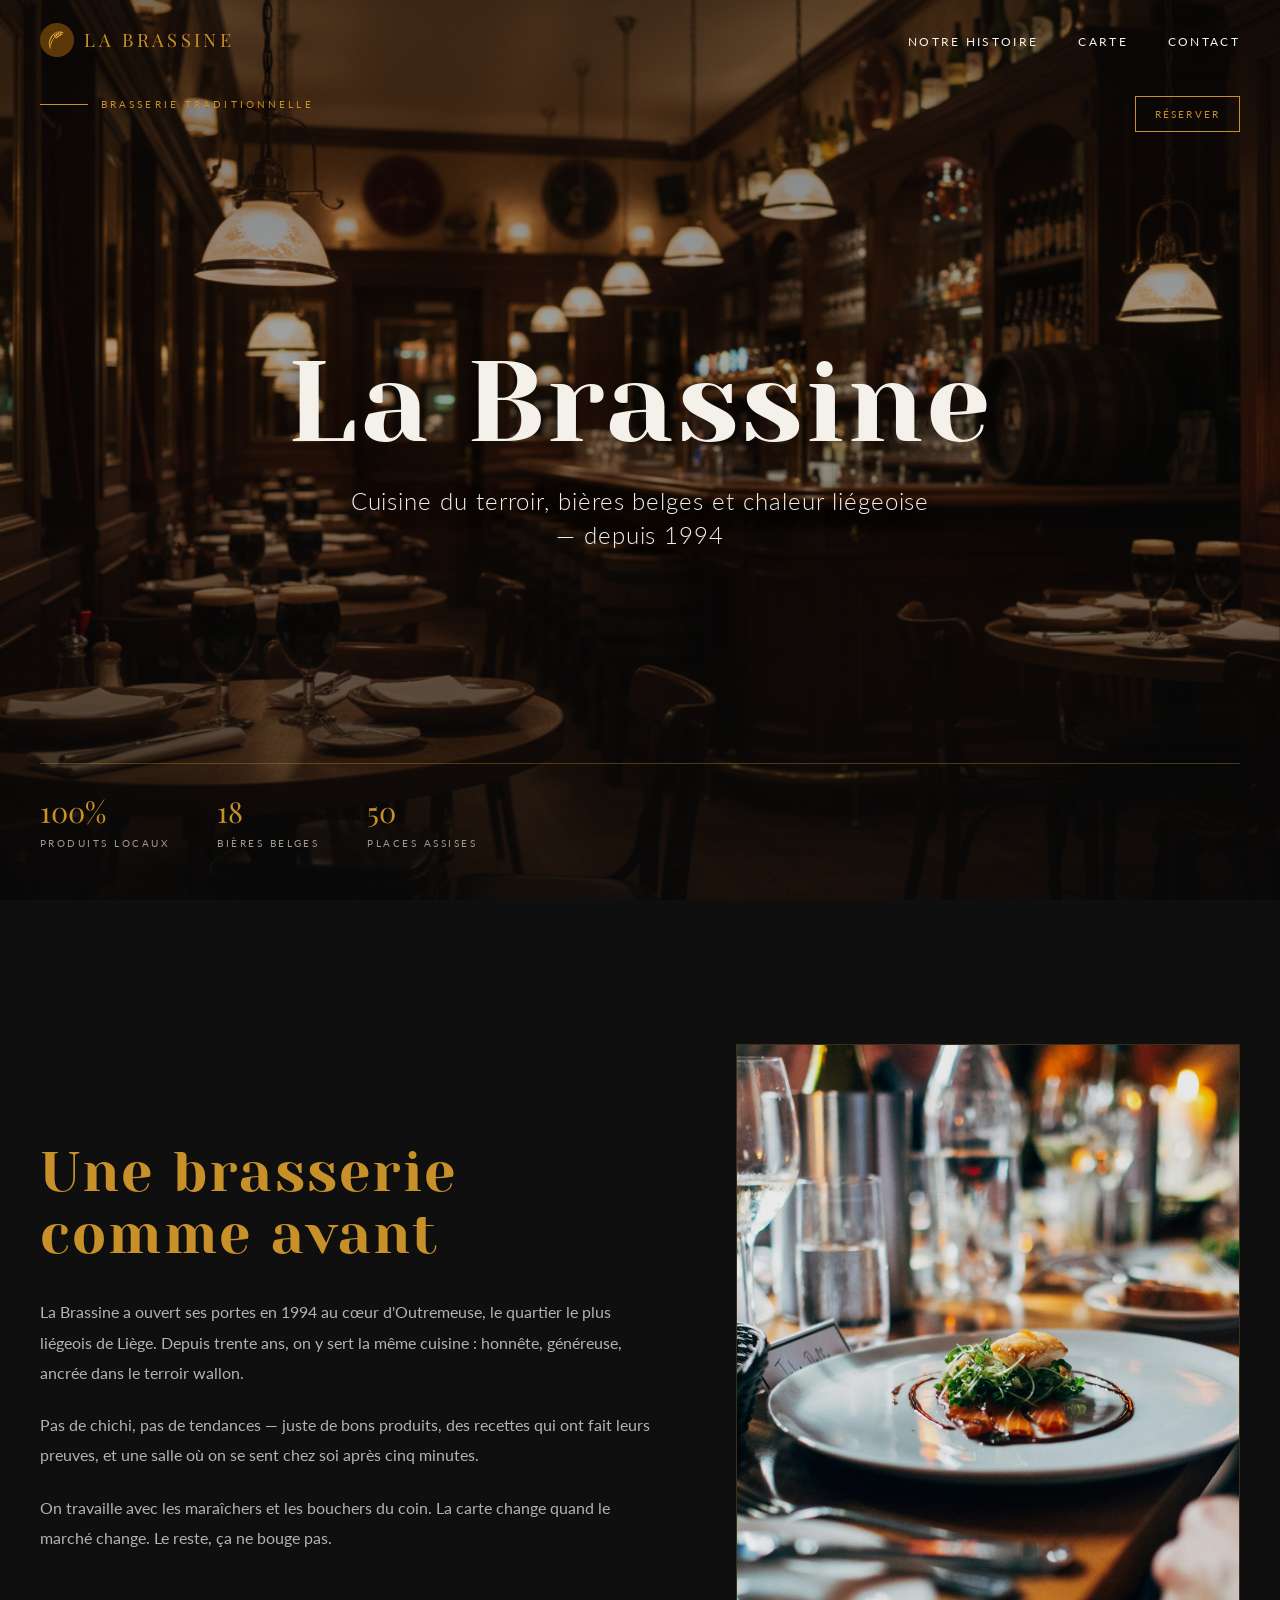
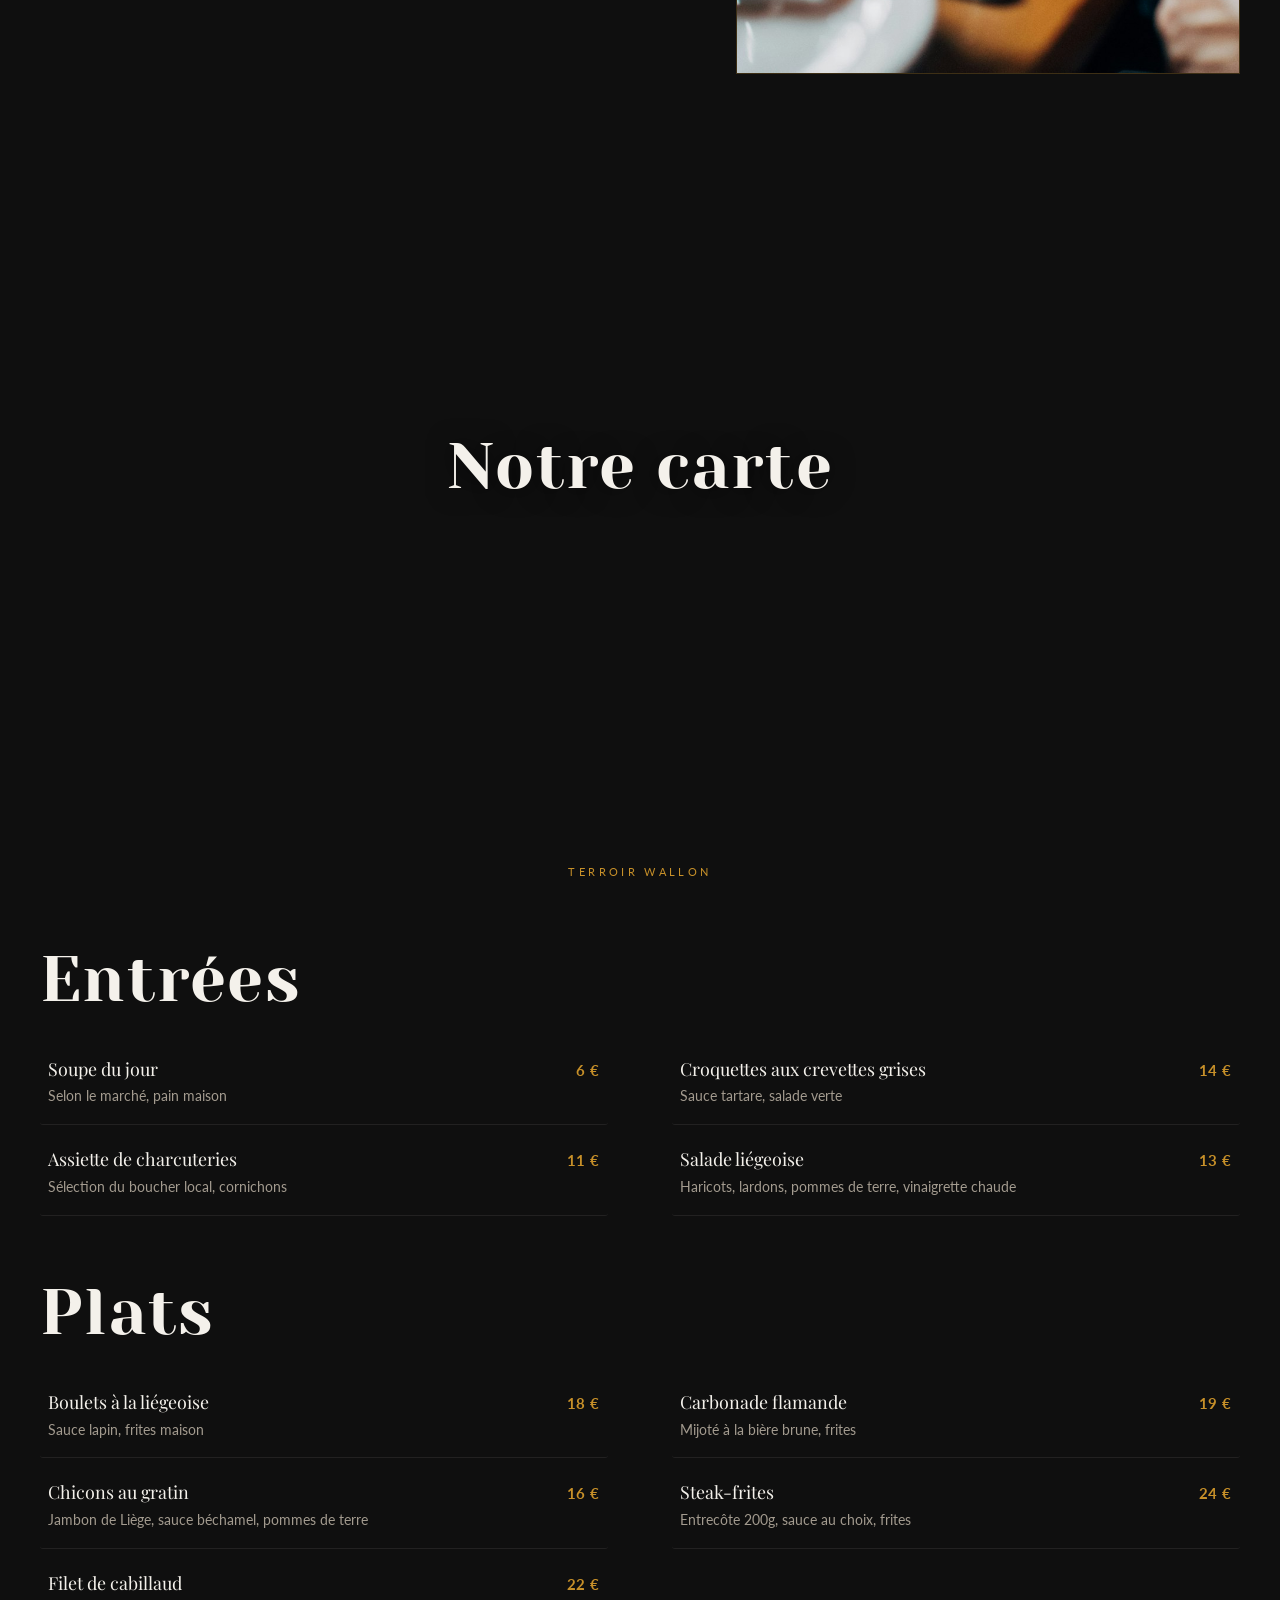
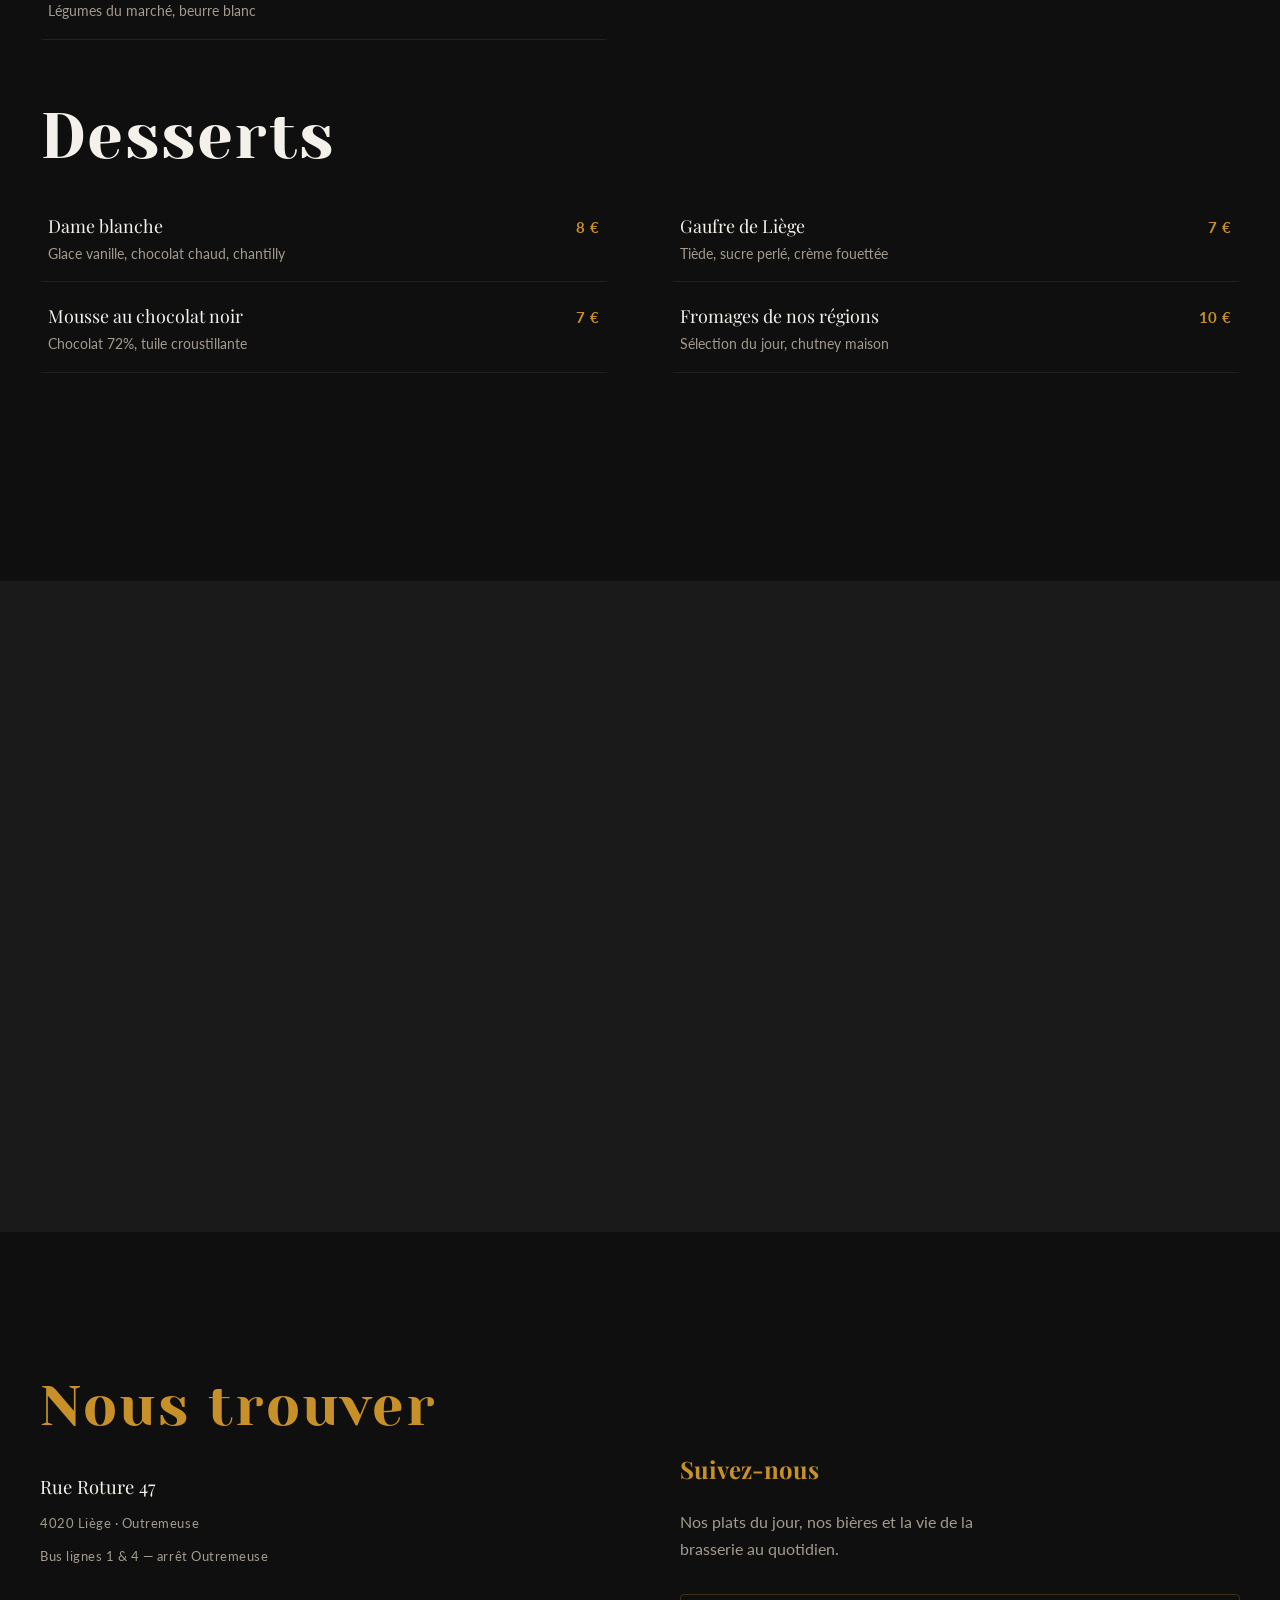
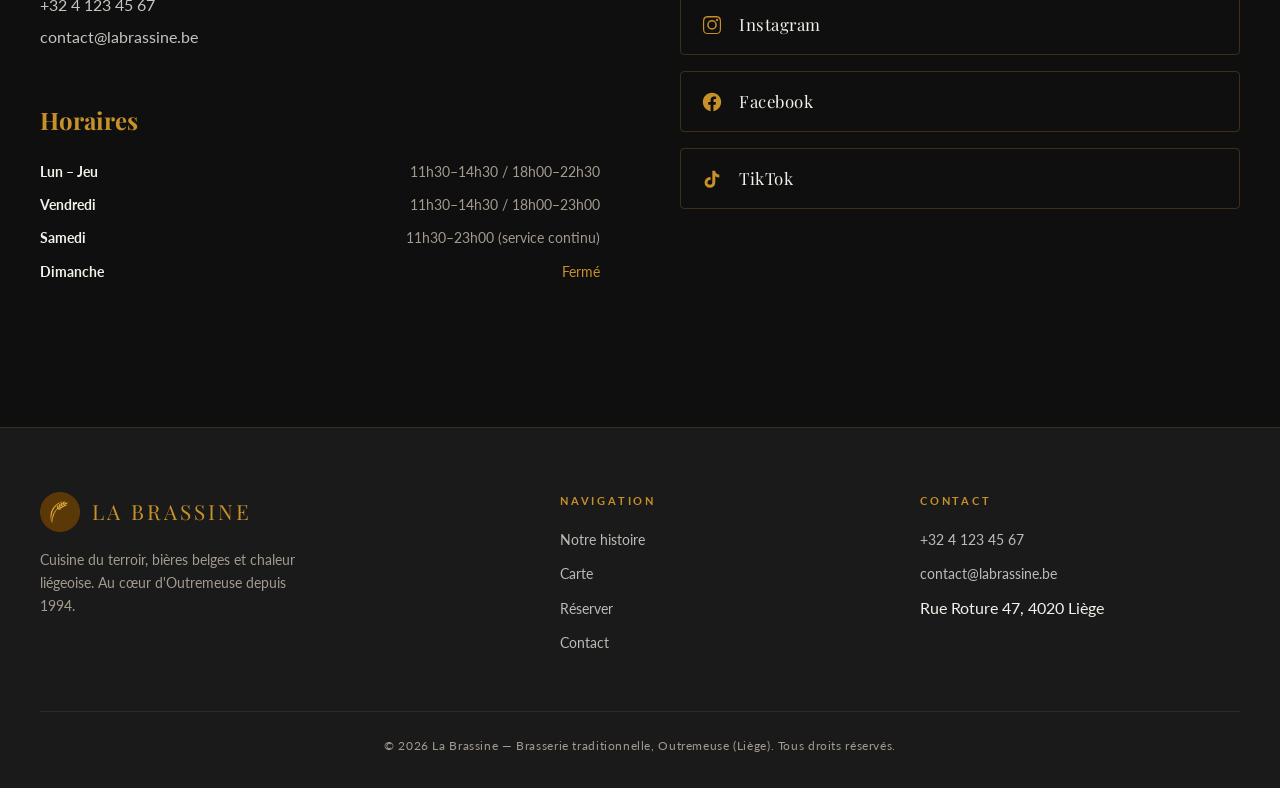
==== index.html @ ef90315b "Site démo La Brassine — brasserie traditionnelle (tier Essentiel) Reproduction statique HTML/CSS/JS " ====
<!DOCTYPE html>
<html lang="fr">
<head>
  <meta charset="UTF-8">
  <meta name="viewport" content="width=device-width, initial-scale=1.0">
  <title>La Brassine — Brasserie traditionnelle à Liège (Outremeuse)</title>
  <meta name="description" content="La Brassine, brasserie traditionnelle au cœur d'Outremeuse à Liège depuis 1994. Cuisine du terroir wallon, bières belges et chaleur liégeoise. Boulets sauce lapin, carbonade flamande, croquettes aux crevettes.">

  <!-- OpenGraph -->
  <meta property="og:title" content="La Brassine">
  <meta property="og:description" content="Cuisine du terroir, bières belges et chaleur liégeoise — depuis 1994. Brasserie traditionnelle à Outremeuse, Liège.">
  <meta property="og:image" content="assets/photos/hero-1.png">
  <meta property="og:type" content="website">
  <meta property="og:locale" content="fr_BE">

  <!-- Favicon -->
  <link rel="icon" type="image/png" href="assets/photos/logo.png?v=2">

  <!-- Google Fonts -->
  <link rel="preconnect" href="https://fonts.googleapis.com">
  <link rel="preconnect" href="https://fonts.gstatic.com" crossorigin>
  <link href="https://fonts.googleapis.com/css2?family=Yeseva+One&family=Playfair+Display:wght@400;500;600&family=Lato:wght@400;700&display=swap" rel="stylesheet">

  <!-- Styles -->
  <link rel="stylesheet" href="styles.css?v=6">

  <!-- SEO de base (Essentiel) : title, meta description, OpenGraph, favicon.
       Pas de Schema.org / SEO local — réservé au tier Signature+. -->
</head>
<body>

  <!-- ============== NAV ============== -->
  <nav class="nav" id="nav">
    <a href="#" class="nav-logo">
      <img src="assets/photos/logo.png?v=2" alt="La Brassine">
      <span>LA BRASSINE</span>
    </a>
    <ul class="nav-links">
      <li><a href="#about">Notre histoire</a></li>
      <li><a href="#menu">Carte</a></li>
      <li><a href="#contact">Contact</a></li>
    </ul>
    <button class="nav-burger" id="burger" aria-label="Menu" aria-expanded="false">
      <span></span><span></span><span></span>
    </button>
  </nav>

  <div class="mobile-menu" id="mobileMenu">
    <a href="#about">Notre histoire</a>
    <a href="#menu">Carte</a>
    <a href="#contact">Contact</a>
    <a href="#contact">Réserver</a>
  </div>

  <!-- ============== HERO ============== -->
  <header class="hero">
    <div class="hero-slides" id="heroSlides">
      <div class="hero-slide active" style="background-image:url('assets/photos/hero-1.png')"></div>
      <div class="hero-slide" style="background-image:url('assets/photos/hero-2.jpg')"></div>
      <div class="hero-slide" style="background-image:url('assets/photos/hero-3.jpg?v=2')"></div>
    </div>
    <div class="hero-overlay"></div>
    <div class="hero-inner">
      <div class="hero-top">
        <span class="hero-tag">Brasserie traditionnelle</span>
        <a href="#contact" class="hero-reserve">Réserver</a>
      </div>
      <div class="hero-center">
        <h1 class="hero-title">La Brassine</h1>
        <p class="hero-subtitle">Cuisine du terroir, bières belges et chaleur liégeoise — depuis 1994</p>
      </div>
      <div class="hero-stats">
        <div class="hero-stat">
          <span class="num counter" data-target="100" data-suffix="%">100%</span>
          <span class="lbl">Produits locaux</span>
        </div>
        <div class="hero-stat">
          <span class="num counter" data-target="18">18</span>
          <span class="lbl">Bières belges</span>
        </div>
        <div class="hero-stat">
          <span class="num counter" data-target="50">50</span>
          <span class="lbl">Places assises</span>
        </div>
      </div>
    </div>
  </header>

  <!-- ============== À PROPOS ============== -->
  <section id="about" class="section about">
    <div class="container">
      <div class="about-grid">
        <div class="about-text">
          <h2 class="section-title reveal-words">Une brasserie comme avant</h2>
          <p data-fade>La Brassine a ouvert ses portes en 1994 au cœur d'Outremeuse, le quartier le plus liégeois de Liège. Depuis trente ans, on y sert la même cuisine : honnête, généreuse, ancrée dans le terroir wallon.</p>
          <p data-fade>Pas de chichi, pas de tendances — juste de bons produits, des recettes qui ont fait leurs preuves, et une salle où on se sent chez soi après cinq minutes.</p>
          <p data-fade>On travaille avec les maraîchers et les bouchers du coin. La carte change quand le marché change. Le reste, ça ne bouge pas.</p>
        </div>
        <div class="about-img" data-fade>
          <img src="assets/photos/hero-2.jpg" alt="Salle de La Brassine" loading="lazy">
        </div>
      </div>
    </div>
  </section>

  <!-- ============== BANDE VISUELLE ============== -->
  <section class="band">
    <h2 class="romano-title">Notre carte</h2>
  </section>

  <!-- ============== MENU ============== -->
  <section id="menu" class="section menu">
    <div class="container">
      <div class="menu-head">
        <span class="eyebrow">Terroir wallon</span>
      </div>

      <div class="menu-group">
        <h3 class="romano-title menu-group__title">Entrées</h3>
        <div class="menu-list">
          <div class="menu-item"><div class="menu-item__main"><div class="menu-item__name">Soupe du jour</div><div class="menu-item__desc">Selon le marché, pain maison</div></div><div class="menu-item__price">6 €</div></div>
          <div class="menu-item"><div class="menu-item__main"><div class="menu-item__name">Croquettes aux crevettes grises</div><div class="menu-item__desc">Sauce tartare, salade verte</div></div><div class="menu-item__price">14 €</div></div>
          <div class="menu-item"><div class="menu-item__main"><div class="menu-item__name">Assiette de charcuteries</div><div class="menu-item__desc">Sélection du boucher local, cornichons</div></div><div class="menu-item__price">11 €</div></div>
          <div class="menu-item"><div class="menu-item__main"><div class="menu-item__name">Salade liégeoise</div><div class="menu-item__desc">Haricots, lardons, pommes de terre, vinaigrette chaude</div></div><div class="menu-item__price">13 €</div></div>
        </div>
      </div>

      <div class="menu-group">
        <h3 class="romano-title menu-group__title">Plats</h3>
        <div class="menu-list">
          <div class="menu-item"><div class="menu-item__main"><div class="menu-item__name">Boulets à la liégeoise</div><div class="menu-item__desc">Sauce lapin, frites maison</div></div><div class="menu-item__price">18 €</div></div>
          <div class="menu-item"><div class="menu-item__main"><div class="menu-item__name">Carbonade flamande</div><div class="menu-item__desc">Mijoté à la bière brune, frites</div></div><div class="menu-item__price">19 €</div></div>
          <div class="menu-item"><div class="menu-item__main"><div class="menu-item__name">Chicons au gratin</div><div class="menu-item__desc">Jambon de Liège, sauce béchamel, pommes de terre</div></div><div class="menu-item__price">16 €</div></div>
          <div class="menu-item"><div class="menu-item__main"><div class="menu-item__name">Steak-frites</div><div class="menu-item__desc">Entrecôte 200g, sauce au choix, frites</div></div><div class="menu-item__price">24 €</div></div>
          <div class="menu-item"><div class="menu-item__main"><div class="menu-item__name">Filet de cabillaud</div><div class="menu-item__desc">Légumes du marché, beurre blanc</div></div><div class="menu-item__price">22 €</div></div>
        </div>
      </div>

      <div class="menu-group">
        <h3 class="romano-title menu-group__title">Desserts</h3>
        <div class="menu-list">
          <div class="menu-item"><div class="menu-item__main"><div class="menu-item__name">Dame blanche</div><div class="menu-item__desc">Glace vanille, chocolat chaud, chantilly</div></div><div class="menu-item__price">8 €</div></div>
          <div class="menu-item"><div class="menu-item__main"><div class="menu-item__name">Gaufre de Liège</div><div class="menu-item__desc">Tiède, sucre perlé, crème fouettée</div></div><div class="menu-item__price">7 €</div></div>
          <div class="menu-item"><div class="menu-item__main"><div class="menu-item__name">Mousse au chocolat noir</div><div class="menu-item__desc">Chocolat 72%, tuile croustillante</div></div><div class="menu-item__price">7 €</div></div>
          <div class="menu-item"><div class="menu-item__main"><div class="menu-item__name">Fromages de nos régions</div><div class="menu-item__desc">Sélection du jour, chutney maison</div></div><div class="menu-item__price">10 €</div></div>
        </div>
      </div>
    </div>
  </section>

  <!-- ============== AVIS ============== -->
  <section class="section reviews">
    <div class="container">
      <div class="reviews-head">
        <h2 class="section-title reveal-words">Ils en parlent</h2>
      </div>
      <div class="reviews-grid">
        <div class="review" data-fade>
          <div class="review__head">
            <img class="review__avatar" src="assets/photos/avatar-1.jpg" alt="Marie L." loading="lazy">
            <div>
              <div class="review__name">Marie L.</div>
              <div class="review__stars">★★★★★</div>
            </div>
          </div>
          <p class="review__text">Les meilleurs boulets sauce lapin de tout Outremeuse. Service rapide, patron sympa, et l'addition reste raisonnable. On y retourne sans hésiter.</p>
        </div>
        <div class="review" data-fade>
          <div class="review__head">
            <img class="review__avatar" src="assets/photos/avatar-2.jpg" alt="Jean-François D." loading="lazy">
            <div>
              <div class="review__name">Jean-François D.</div>
              <div class="review__stars">★★★★☆</div>
            </div>
          </div>
          <p class="review__text">Très bonne carbonade flamande, mijotée comme il faut, et belle sélection de bières belges. Seul petit bémol : la salle devient vite bruyante quand c'est plein.</p>
        </div>
        <div class="review" data-fade>
          <div class="review__head">
            <img class="review__avatar" src="assets/photos/avatar-3.jpg" alt="Sophie V." loading="lazy">
            <div>
              <div class="review__name">Sophie V.</div>
              <div class="review__stars">★★★★☆</div>
            </div>
          </div>
          <p class="review__text">Cuisine correcte et cadre agréable, les croquettes aux crevettes étaient bonnes. Par contre, 40 minutes d'attente un vendredi soir.</p>
        </div>
      </div>
    </div>
  </section>

  <!-- ============== CONTACT + HORAIRES ============== -->
  <section id="contact" class="section contact">
    <div class="container">
      <div class="contact-grid">
        <div>
          <h2 class="section-title reveal-words">Nous trouver</h2>
          <div class="contact-block">
            <address>
              <div class="addr-strong">Rue Roture 47</div>
              <div class="addr-sub">4020 Liège · Outremeuse</div>
              <div class="addr-sub" style="margin-top:.4rem">Bus lignes 1 &amp; 4 — arrêt Outremeuse</div>
              <p style="margin-top:1.25rem">
                <a href="tel:+3241234567">+32 4 123 45 67</a><br>
                <a href="mailto:contact@labrassine.be">contact@labrassine.be</a>
              </p>
            </address>
          </div>
          <div class="contact-block">
            <h3>Horaires</h3>
            <dl class="horaires">
              <dt>Lun – Jeu</dt><dd>11h30–14h30 / 18h00–22h30</dd>
              <dt>Vendredi</dt><dd>11h30–14h30 / 18h00–23h00</dd>
              <dt>Samedi</dt><dd>11h30–23h00 (service continu)</dd>
              <dt>Dimanche</dt><dd class="closed">Fermé</dd>
            </dl>
          </div>
        </div>
        <div class="contact-social" data-fade>
          <h3>Suivez-nous</h3>
          <p>Nos plats du jour, nos bières et la vie de la brasserie au quotidien.</p>
          <div class="social-links">
            <a href="https://instagram.com/labrassine.liege" target="_blank" rel="noopener" class="social-link" aria-label="Instagram">
              <svg viewBox="0 0 24 24" width="22" height="22" aria-hidden="true" fill="currentColor">
                <path d="M12 2.16c3.2 0 3.58.01 4.85.07 1.17.05 1.8.25 2.23.41.56.22.96.48 1.38.9.42.42.68.82.9 1.38.16.42.36 1.06.41 2.23.06 1.27.07 1.65.07 4.85s-.01 3.58-.07 4.85c-.05 1.17-.25 1.8-.41 2.23a3.7 3.7 0 0 1-.9 1.38c-.42.42-.82.68-1.38.9-.42.16-1.06.36-2.23.41-1.27.06-1.65.07-4.85.07s-3.58-.01-4.85-.07c-1.17-.05-1.8-.25-2.23-.41a3.7 3.7 0 0 1-1.38-.9 3.7 3.7 0 0 1-.9-1.38c-.16-.42-.36-1.06-.41-2.23C2.17 15.58 2.16 15.2 2.16 12s.01-3.58.07-4.85c.05-1.17.25-1.8.41-2.23.22-.56.48-.96.9-1.38.42-.42.82-.68 1.38-.9.42-.16 1.06-.36 2.23-.41C8.42 2.17 8.8 2.16 12 2.16Zm0 1.62c-3.15 0-3.5.01-4.74.07-.89.04-1.37.19-1.69.31-.42.17-.73.36-1.05.68-.32.32-.51.63-.68 1.05-.12.32-.27.8-.31 1.69-.06 1.24-.07 1.59-.07 4.74s.01 3.5.07 4.74c.04.89.19 1.37.31 1.69.17.42.36.73.68 1.05.32.32.63.51 1.05.68.32.12.8.27 1.69.31 1.24.06 1.59.07 4.74.07s3.5-.01 4.74-.07c.89-.04 1.37-.19 1.69-.31.42-.17.73-.36 1.05-.68.32-.32.51-.63.68-1.05.12-.32.27-.8.31-1.69.06-1.24.07-1.59.07-4.74s-.01-3.5-.07-4.74c-.04-.89-.19-1.37-.31-1.69a2.8 2.8 0 0 0-.68-1.05 2.8 2.8 0 0 0-1.05-.68c-.32-.12-.8-.27-1.69-.31-1.24-.06-1.59-.07-4.74-.07Zm0 2.76a5.3 5.3 0 1 1 0 10.6 5.3 5.3 0 0 1 0-10.6Zm0 1.62a3.68 3.68 0 1 0 0 7.36 3.68 3.68 0 0 0 0-7.36Zm5.5-2.86a1.24 1.24 0 1 1 0 2.48 1.24 1.24 0 0 1 0-2.48Z"/>
              </svg>
              <span>Instagram</span>
            </a>
            <a href="https://facebook.com/labrassine.liege" target="_blank" rel="noopener" class="social-link" aria-label="Facebook">
              <svg viewBox="0 0 24 24" width="22" height="22" aria-hidden="true" fill="currentColor">
                <path d="M22 12.06C22 6.5 17.52 2 12 2S2 6.5 2 12.06c0 5.02 3.66 9.18 8.44 9.94v-7.03H7.9v-2.91h2.54V9.85c0-2.52 1.49-3.91 3.78-3.91 1.1 0 2.24.2 2.24.2v2.47h-1.26c-1.24 0-1.63.78-1.63 1.57v1.88h2.78l-.44 2.91h-2.34V22c4.78-.76 8.43-4.92 8.43-9.94Z"/>
              </svg>
              <span>Facebook</span>
            </a>
            <a href="https://tiktok.com/@labrassine.liege" target="_blank" rel="noopener" class="social-link" aria-label="TikTok">
              <svg viewBox="0 0 24 24" width="22" height="22" aria-hidden="true" fill="currentColor">
                <path d="M16.6 5.82a4.28 4.28 0 0 1-1.06-2.82h-3.2v12.84a2.59 2.59 0 0 1-2.59 2.5 2.59 2.59 0 1 1 .7-5.08v-3.27a5.8 5.8 0 0 0-.7-.04 5.85 5.85 0 1 0 5.85 5.85V9.01a7.46 7.46 0 0 0 4.36 1.4V7.2a4.28 4.28 0 0 1-3.36-1.38Z"/>
              </svg>
              <span>TikTok</span>
            </a>
          </div>
        </div>
      </div>
    </div>
  </section>

  <!-- ============== FOOTER ============== -->
  <footer class="footer">
    <div class="container">
      <div class="footer-grid">
        <div>
          <div class="footer-brand">
            <img src="assets/photos/logo.png?v=2" alt="La Brassine">
            <span>LA BRASSINE</span>
          </div>
          <p>Cuisine du terroir, bières belges et chaleur liégeoise. Au cœur d'Outremeuse depuis 1994.</p>
        </div>
        <div>
          <h4>Navigation</h4>
          <ul>
            <li><a href="#about">Notre histoire</a></li>
            <li><a href="#menu">Carte</a></li>
            <li><a href="#contact">Réserver</a></li>
            <li><a href="#contact">Contact</a></li>
          </ul>
        </div>
        <div>
          <h4>Contact</h4>
          <ul>
            <li><a href="tel:+3241234567">+32 4 123 45 67</a></li>
            <li><a href="mailto:contact@labrassine.be">contact@labrassine.be</a></li>
            <li>Rue Roture 47, 4020 Liège</li>
          </ul>
        </div>
      </div>
      <div class="footer-bottom">
        © <span id="year"></span> La Brassine — Brasserie traditionnelle, Outremeuse (Liège). Tous droits réservés.
      </div>
    </div>
  </footer>

  <script src="script.js?v=2"></script>
</body>
</html>
---- styles.css ----
/* ============================================================
   LA BRASSINE — Brasserie traditionnelle, Outremeuse (Liège)
   Reproduction statique fidèle du site Base44 d'origine.
   Mood : Brasserie sombre & dorée (moody / immersive / elegant)
   Stack : HTML/CSS/JS vanilla. Zéro dépendance runtime fragile.
   ============================================================ */

/* ---------- Design tokens (extraits fidèlement du site) ----------
   Note : le site Base44 d'origine utilisait une police display "Romano
   Revival" (fichier .otf incomplet/non réutilisable). On la remplace par
   Playfair Display, serif éditorial proche de l'esprit, rendu fiable. */
:root {
  --background: hsl(0 0% 5.9%);          /* quasi-noir */
  --foreground: hsl(36 30% 94%);         /* crème chaud */
  --primary: hsl(39 66% 47%);            /* or / laiton ~#C7921F */
  --primary-foreground: hsl(0 0% 5.9%);
  --card: hsl(0 0% 10.2%);               /* gris très sombre */
  --muted: hsl(0 0% 14.9%);
  --muted-foreground: hsl(36 10% 60%);   /* beige éteint */
  --border: hsl(39 66% 47%);
  --secondary: hsl(0 0% 14.9%);

  --font-display: "Playfair Display", Georgia, serif;
  --font-romano: "Yeseva One", "Playfair Display", Georgia, serif;
  --font-body: "Lato", system-ui, sans-serif;

  --maxw: 1280px;
}

/* ---------- Reset ---------- */
*, *::before, *::after { box-sizing: border-box; margin: 0; padding: 0; }
html { scroll-behavior: smooth; -webkit-text-size-adjust: 100%; }
body {
  background: var(--background);
  color: var(--foreground);
  font-family: var(--font-body);
  font-weight: 400;
  line-height: 1.6;
  overflow-x: hidden;
  -webkit-font-smoothing: antialiased;
}
img { display: block; max-width: 100%; }
a { color: inherit; text-decoration: none; }
ul { list-style: none; }

.container { width: 100%; max-width: var(--maxw); margin-inline: auto; padding-inline: 1.5rem; }
@media (min-width: 768px) { .container { padding-inline: 2.5rem; } }

/* Labels / sur-titres en Lato espacé */
.eyebrow {
  font-family: var(--font-body);
  font-size: .7rem;
  letter-spacing: .3em;
  text-transform: uppercase;
  color: var(--primary);
}

/* ============================================================
   NAV
   ============================================================ */
.nav {
  position: fixed; top: 0; left: 0; right: 0; z-index: 100;
  display: flex; align-items: center; justify-content: space-between;
  height: 4rem; padding-inline: 1.5rem;
  transition: background-color .4s ease, backdrop-filter .4s ease, height .4s ease;
}
@media (min-width: 768px) { .nav { height: 5rem; padding-inline: 2.5rem; } }
.nav.scrolled {
  background: hsl(0 0% 5.9% / .92);
  backdrop-filter: blur(8px);
  border-bottom: 1px solid hsl(39 66% 47% / .18);
}
.nav-logo {
  display: flex; align-items: center; gap: .65rem;
  font-family: var(--font-display);
  font-size: 1.15rem; letter-spacing: .18em; color: var(--primary);
}
.nav-logo img { height: 34px; width: auto; }
.nav-links { display: none; align-items: center; gap: 2.5rem; }
@media (min-width: 900px) { .nav-links { display: flex; } }
.nav-links a {
  font-size: .72rem; letter-spacing: .2em; text-transform: uppercase;
  color: var(--foreground); position: relative; padding-bottom: 2px;
}
.nav-links a::after {
  content: ""; position: absolute; left: 0; bottom: 0; height: 1px; width: 0;
  background: var(--primary); transition: width .35s ease;
}
.nav-links a:hover { color: var(--primary); }
.nav-links a:hover::after { width: 100%; }
.nav-cta {
  font-size: .72rem; letter-spacing: .2em; text-transform: uppercase;
  border: 1px solid var(--primary); color: var(--primary);
  padding: .65rem 1.4rem; transition: all .4s ease;
}
.nav-cta:hover { background: var(--primary); color: var(--primary-foreground); }
@media (max-width: 899px) { .nav-cta { display: none; } }

/* Burger mobile */
.nav-burger { display: flex; flex-direction: column; gap: 5px; padding: .4rem; background: none; border: 0; cursor: pointer; }
@media (min-width: 900px) { .nav-burger { display: none; } }
.nav-burger span { display: block; width: 24px; height: 2px; background: var(--foreground); transition: transform .3s ease, opacity .3s ease; }
.nav-burger.open span:nth-child(1) { transform: translateY(7px) rotate(45deg); }
.nav-burger.open span:nth-child(2) { opacity: 0; }
.nav-burger.open span:nth-child(3) { transform: translateY(-7px) rotate(-45deg); }

.mobile-menu {
  position: fixed; inset: 0; z-index: 99;
  background: hsl(0 0% 5.9% / .98); backdrop-filter: blur(6px);
  display: flex; flex-direction: column; align-items: center; justify-content: center; gap: 2rem;
  opacity: 0; pointer-events: none; transition: opacity .4s ease;
}
.mobile-menu.open { opacity: 1; pointer-events: auto; }
.mobile-menu a {
  font-family: var(--font-display); font-size: 1.6rem; letter-spacing: .12em;
  color: var(--foreground);
}
.mobile-menu a:hover { color: var(--primary); }

/* ============================================================
   HERO — carrousel d'images en fondu + overlay sombre
   ============================================================ */
.hero {
  position: relative; height: 100svh; min-height: 600px;
  width: 100%; overflow: hidden;
}
.hero-slides { position: absolute; inset: 0; }
.hero-slide {
  position: absolute; inset: 0;
  background-size: cover; background-position: center;
  opacity: 0; transition: opacity 1s ease-in-out;
  will-change: opacity;
}
.hero-slide.active { opacity: 1; }
.hero-overlay {
  position: absolute; inset: 0;
  background: linear-gradient(to bottom, hsl(0 0% 4% / .55) 0%, hsl(0 0% 4% / .35) 40%, hsl(0 0% 4% / .8) 100%);
}
.hero-inner {
  position: relative; z-index: 2; height: 100%;
  display: flex; flex-direction: column; justify-content: space-between;
  padding: 5rem 1.5rem 2.5rem;
}
@media (min-width: 768px) { .hero-inner { padding: 6rem 2.5rem 3rem; } }

.hero-top { display: flex; align-items: flex-start; justify-content: space-between; }
.hero-tag {
  display: inline-flex; align-items: center; gap: .8rem;
  font-size: .65rem; letter-spacing: .3em; text-transform: uppercase; color: var(--primary);
}
.hero-tag::before { content: ""; width: 3rem; height: 1px; background: var(--primary); }
.hero-reserve {
  font-size: .65rem; letter-spacing: .2em; text-transform: uppercase;
  border: 1px solid var(--primary); color: var(--primary);
  padding: .55rem 1.2rem; transition: all .5s ease;
}
.hero-reserve:hover { background: var(--primary); color: var(--primary-foreground); }

.hero-center { flex: 1; display: flex; flex-direction: column; align-items: center; justify-content: center; text-align: center; gap: 1.25rem; }
.hero-title {
  font-family: var(--font-romano);
  font-weight: 400;
  line-height: 1.05;
  letter-spacing: .02em;
  color: var(--foreground);
  text-shadow: 0 2px 30px hsl(0 0% 0% / .5);
  font-size: clamp(3rem, 9vw, 8rem);
  max-width: 18ch;
}
.hero-subtitle {
  font-family: var(--font-body);
  font-weight: 300;
  line-height: 1.4;
  letter-spacing: .04em;
  color: var(--foreground);
  text-shadow: 0 2px 20px hsl(0 0% 0% / .6);
  font-size: clamp(1rem, 2.2vw, 1.5rem);
  max-width: 42ch;
}

.hero-stats {
  display: flex; flex-wrap: wrap; gap: 2rem 3rem;
  border-top: 1px solid hsl(39 66% 47% / .35); padding-top: 1.5rem;
}
.hero-stat { display: flex; flex-direction: column; gap: .15rem; }
.hero-stat .num {
  font-family: var(--font-display); font-size: 1.8rem; color: var(--primary);
  font-variant-numeric: tabular-nums;
}
.hero-stat .lbl { font-size: .62rem; letter-spacing: .25em; text-transform: uppercase; color: var(--muted-foreground); }

/* ============================================================
   SECTION GÉNÉRIQUE
   ============================================================ */
.section { padding-block: 6rem; }
@media (min-width: 768px) { .section { padding-block: 9rem; } }
.section-title {
  font-family: var(--font-romano);
  font-weight: 400;
  letter-spacing: .04em;
  color: var(--primary);
  font-size: clamp(2rem, 4.5vw, 3.5rem);
  line-height: 1.1;
}
.romano-title {
  font-family: var(--font-romano); font-weight: 400;
  font-size: clamp(3rem, 5vw, 4.5rem); line-height: 1; letter-spacing: .02em;
  color: var(--foreground);
}

/* ---------- À PROPOS (2 colonnes asymétriques) ---------- */
.about { background: var(--background); }
.about-grid { display: grid; grid-template-columns: 1fr; gap: 3rem; align-items: center; }
@media (min-width: 768px) { .about-grid { grid-template-columns: 1.1fr .9fr; gap: 5rem; } }
.about-text h2 { margin-bottom: 2rem; }
.about-text p { color: hsl(36 30% 94% / .72); margin-bottom: 1.4rem; font-size: 1.02rem; line-height: 1.85; }
.about-img {
  position: relative; aspect-ratio: 4/5; overflow: hidden;
  border: 1px solid hsl(39 66% 47% / .25);
}
.about-img img { width: 100%; height: 100%; object-fit: cover; filter: brightness(.92) saturate(1.05); }

/* ---------- BANDE VISUELLE (respiration) ---------- */
.band {
  position: relative; height: 55vh; min-height: 360px; width: 100%;
  background-image: linear-gradient(hsl(0 0% 4% / .45), hsl(0 0% 4% / .45)), url("assets/photos/band-carte.jpg");
  background-size: cover; background-position: center; background-attachment: fixed;
  display: flex; align-items: center; justify-content: center; text-align: center;
}
@media (max-width: 768px) { .band { background-attachment: scroll; } }
.band h2 { text-shadow: 0 2px 24px hsl(0 0% 0% / .6); }

/* ---------- MENU ---------- */
.menu { background: var(--background); }
.menu-head { text-align: center; margin-bottom: 4rem; }
.menu-group { margin-bottom: 4rem; }
.menu-group__title { margin-bottom: 1.75rem; }
.menu-list { display: grid; grid-template-columns: 1fr; gap: .25rem; }
@media (min-width: 768px) { .menu-list { grid-template-columns: 1fr 1fr; gap: .25rem 4rem; } }
.menu-item {
  display: flex; align-items: baseline; justify-content: space-between; gap: 1rem;
  padding: 1rem .5rem; border-bottom: 1px solid hsl(36 30% 94% / .08);
  transition: transform .25s ease, background-color .25s ease, padding .25s ease;
  border-radius: 3px;
}
.menu-item:hover { transform: translateY(-2px); background: hsl(39 66% 47% / .07); padding-inline: 1rem; }
.menu-item__main { min-width: 0; }
.menu-item__name { font-family: var(--font-display); font-size: 1.12rem; color: var(--foreground); transition: color .3s ease; }
.menu-item:hover .menu-item__name { color: var(--primary); }
.menu-item__desc { font-size: .85rem; color: var(--muted-foreground); margin-top: .2rem; }
.menu-item__price { font-family: var(--font-body); font-weight: 700; font-size: .95rem; letter-spacing: .04em; color: var(--primary); white-space: nowrap; flex-shrink: 0; }

/* ---------- AVIS ---------- */
.reviews { background: var(--card); }
.reviews-head { text-align: center; margin-bottom: 3.5rem; }
.reviews-grid { display: grid; grid-template-columns: 1fr; gap: 2rem; }
@media (min-width: 768px) { .reviews-grid { grid-template-columns: repeat(3, 1fr); } }
.review {
  background: var(--background); border: 1px solid hsl(39 66% 47% / .18);
  padding: 2rem; display: flex; flex-direction: column;
}
.review__head { display: flex; align-items: center; gap: 1rem; margin-bottom: 1.25rem; }
.review__avatar { width: 56px; height: 56px; border-radius: 50%; object-fit: cover; border: 2px solid var(--primary); }
.review__name { font-family: var(--font-display); font-size: 1.05rem; color: var(--foreground); }
.review__stars { color: var(--primary); font-size: .85rem; letter-spacing: .15em; }
.review__text { color: hsl(36 30% 94% / .7); font-size: .95rem; line-height: 1.7; font-style: italic; }

/* ---------- CONTACT + HORAIRES ---------- */
.contact { background: var(--background); }
.contact-grid { display: grid; grid-template-columns: 1fr; gap: 3.5rem; }
@media (min-width: 900px) { .contact-grid { grid-template-columns: 1fr 1fr; gap: 5rem; } }
.contact-block + .contact-block { margin-top: 3rem; }
.contact h2 { margin-bottom: 2rem; }
.contact h3 { font-family: var(--font-display); font-size: 1.5rem; color: var(--primary); margin-bottom: 1.25rem; }
.contact address { font-style: normal; color: hsl(36 30% 94% / .8); line-height: 2; }
.contact address a:hover { color: var(--primary); }
.contact .addr-strong { font-family: var(--font-display); font-size: 1.15rem; color: var(--foreground); margin-bottom: .25rem; }
.contact .addr-sub { font-size: .82rem; color: var(--muted-foreground); letter-spacing: .04em; }
.horaires { display: grid; grid-template-columns: auto 1fr; gap: .65rem 2rem; }
.horaires dt { color: var(--foreground); font-weight: 700; font-size: .9rem; }
.horaires dd { color: var(--muted-foreground); font-size: .9rem; text-align: right; }
.horaires .closed { color: var(--primary); }
.contact-social { display: flex; flex-direction: column; justify-content: center; }
.contact-social p { color: var(--muted-foreground); line-height: 1.7; margin-bottom: 2rem; max-width: 34ch; }
.social-links { display: flex; flex-direction: column; gap: 1rem; }
.social-link {
  display: flex; align-items: center; gap: 1rem;
  padding: 1rem 1.25rem;
  border: 1px solid hsl(39 66% 47% / .25);
  border-radius: 4px;
  color: var(--foreground);
  font-family: var(--font-display); font-size: 1.05rem; letter-spacing: .03em;
  transition: border-color .25s, color .25s, background .25s, transform .25s;
}
.social-link svg { color: var(--primary); flex-shrink: 0; transition: transform .25s; }
.social-link:hover { border-color: var(--primary); background: hsl(39 66% 47% / .08); transform: translateX(4px); }
.social-link:hover svg { transform: scale(1.12); }

/* ---------- FOOTER ---------- */
.footer { background: var(--card); padding-block: 4rem 2rem; border-top: 1px solid hsl(39 66% 47% / .18); }
.footer-grid { display: grid; grid-template-columns: 1fr; gap: 2.5rem; align-items: start; }
@media (min-width: 768px) { .footer-grid { grid-template-columns: 1.5fr 1fr 1fr; } }
.footer-brand { display: flex; align-items: center; gap: .75rem; font-family: var(--font-display); font-size: 1.3rem; letter-spacing: .15em; color: var(--primary); margin-bottom: 1rem; }
.footer-brand img { height: 40px; }
.footer p { color: var(--muted-foreground); font-size: .9rem; max-width: 32ch; }
.footer h4 { font-size: .7rem; letter-spacing: .25em; text-transform: uppercase; color: var(--primary); margin-bottom: 1rem; }
.footer ul li { margin-bottom: .55rem; }
.footer ul a { color: hsl(36 30% 94% / .75); font-size: .9rem; }
.footer ul a:hover { color: var(--primary); }
.footer-bottom { margin-top: 3rem; padding-top: 1.5rem; border-top: 1px solid hsl(36 30% 94% / .08); text-align: center; color: var(--muted-foreground); font-size: .78rem; letter-spacing: .05em; }

/* ============================================================
   ANIMATIONS (vanilla, niveau studio)
   ============================================================ */
.counter[data-target] { font-variant-numeric: tabular-nums; }

.reveal-words .word {
  display: inline-block; opacity: 0; transform: translateY(24px);
  transition: opacity .6s cubic-bezier(.22,1,.36,1), transform .6s cubic-bezier(.22,1,.36,1);
  transition-delay: calc(var(--i, 0) * 90ms);
}
.reveal-words.visible .word { opacity: 1; transform: translateY(0); }

[data-fade] { opacity: 0; transform: translateY(28px); transition: opacity .9s ease, transform .9s ease; }
[data-fade].visible { opacity: 1; transform: translateY(0); }

@media (prefers-reduced-motion: reduce) {
  .hero-slide, .reveal-words .word, [data-fade], .menu-item, .about-img img {
    transition: none !important; animation: none !important; transform: none !important;
  }
  .reveal-words .word, [data-fade] { opacity: 1; }
  html { scroll-behavior: auto; }
}
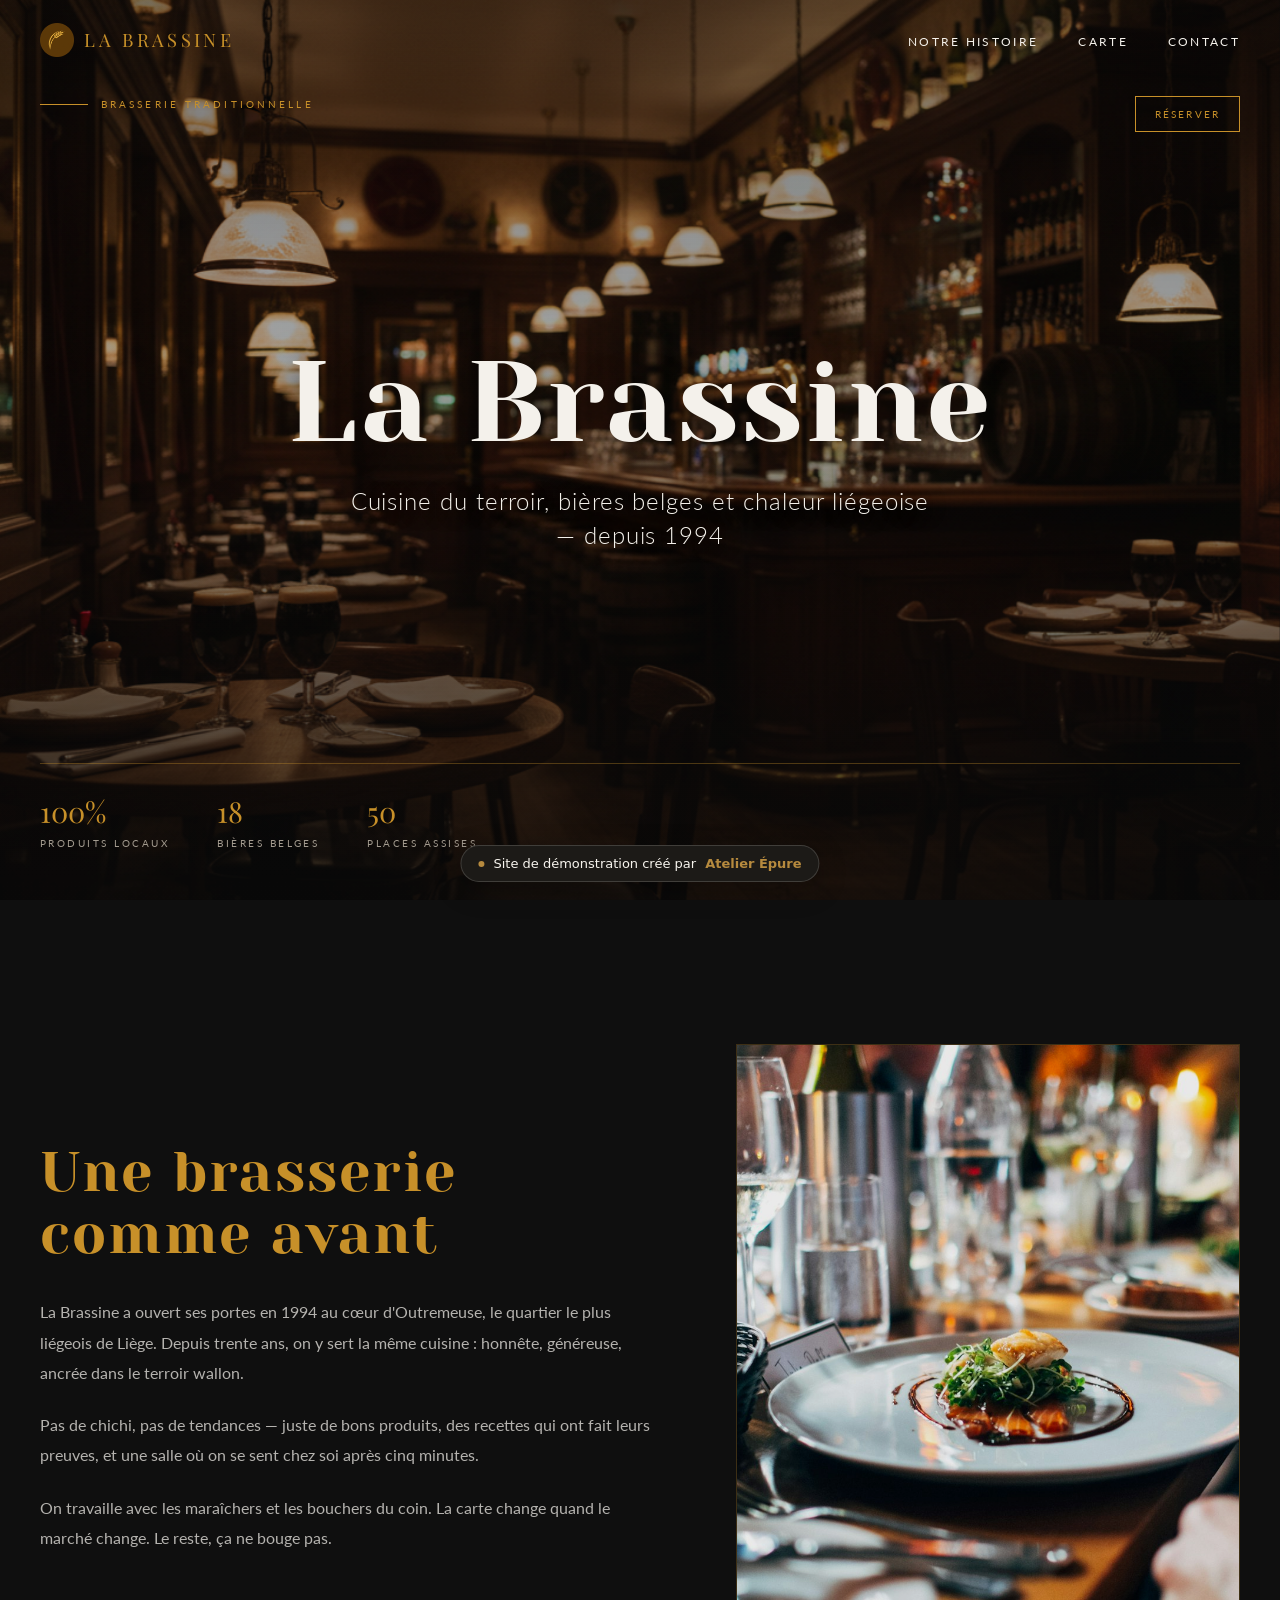
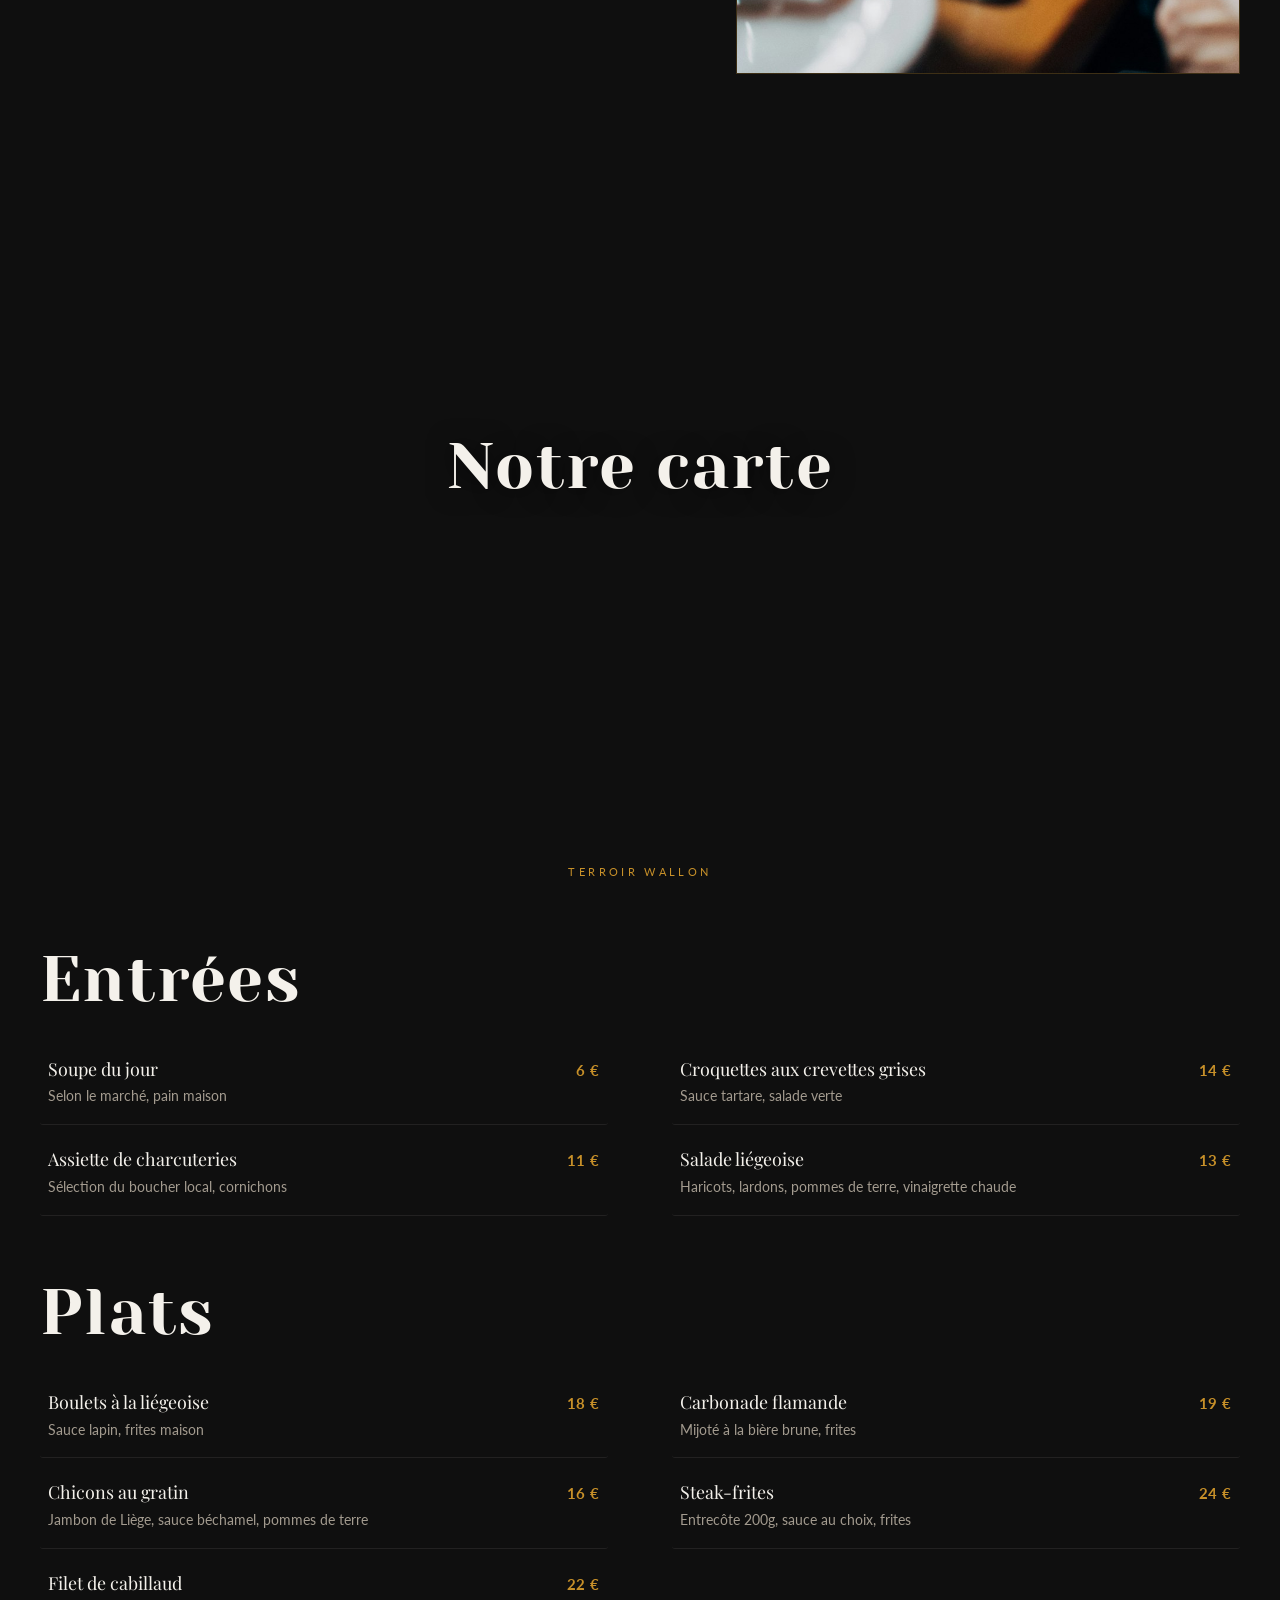
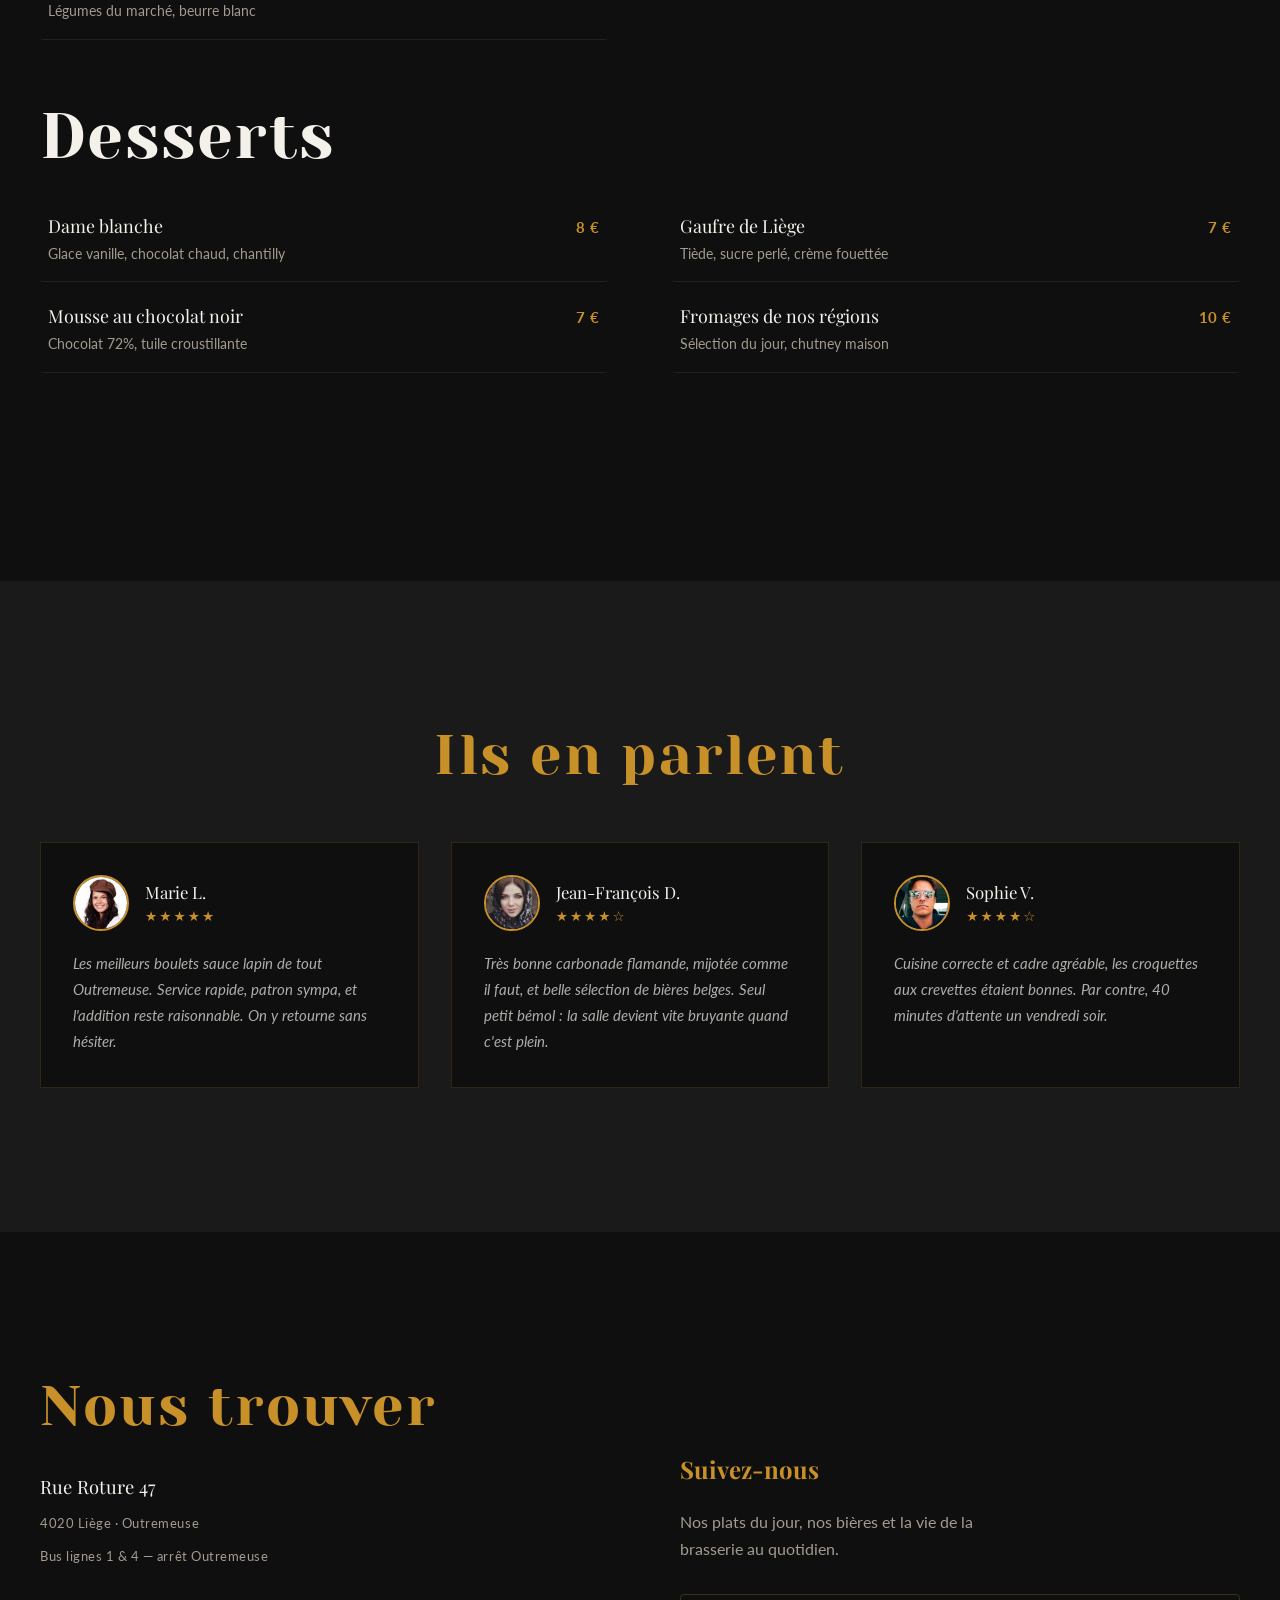
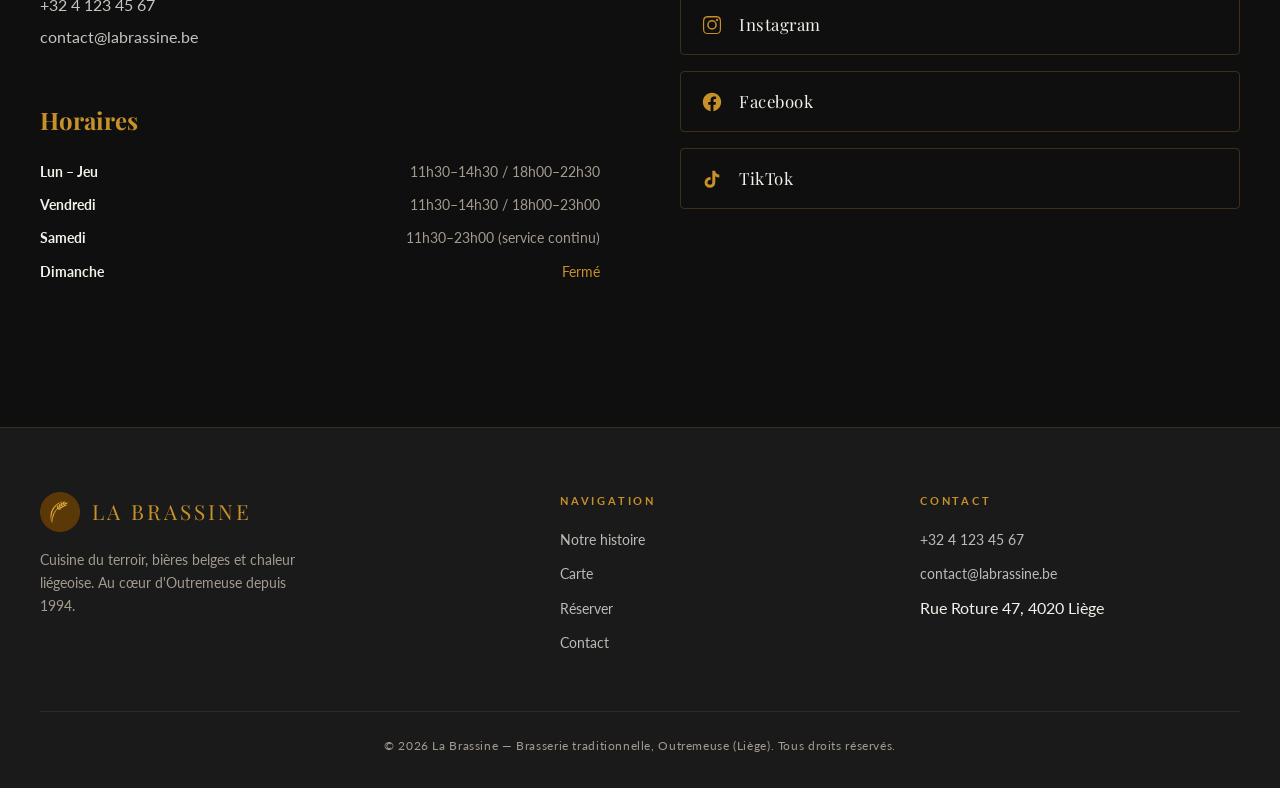
==== commit ddb74597: "Ajoute le bandeau « Site de démonstration créé par Atelier Épure » Co-Authored-By: Claude Opus 4.7 <" ====
--- a/index.html
+++ b/index.html
@@ -280,5 +280,25 @@
   </footer>
 
   <script src="script.js?v=2"></script>
+
+<!-- Bandeau demonstration — Atelier Epure -->
+<style>
+.ae-demo-badge{position:fixed;left:50%;bottom:18px;transform:translateX(-50%);z-index:2147483000;
+display:inline-flex;align-items:center;gap:9px;
+background:#1C1A17;color:#F7F4EE;text-decoration:none;
+font-family:-apple-system,BlinkMacSystemFont,"Segoe UI",system-ui,sans-serif;
+font-size:13px;line-height:1;white-space:nowrap;
+padding:11px 17px;border-radius:999px;
+box-shadow:0 8px 28px rgba(0,0,0,.28);border:1px solid rgba(247,244,238,.16);
+transition:transform .2s ease,box-shadow .2s ease}
+.ae-demo-badge:hover{transform:translateX(-50%) translateY(-2px);box-shadow:0 12px 34px rgba(0,0,0,.34)}
+.ae-demo-badge strong{color:#B68A3E;font-weight:600}
+.ae-demo-badge .ae-demo-dot{width:6px;height:6px;border-radius:50%;background:#B68A3E;flex:0 0 auto}
+@media (max-width:520px){.ae-demo-badge{font-size:12px;padding:9px 14px;bottom:12px}}
+</style>
+<a class="ae-demo-badge" href="https://mathisleclercq000-dot.github.io/atelier-epure-landing/" target="_blank" rel="noopener" aria-label="Site de démonstration créé par Atelier Épure">
+  <span class="ae-demo-dot" aria-hidden="true"></span>Site de démonstration créé par <strong>Atelier&nbsp;Épure</strong>
+</a>
+
 </body>
 </html>
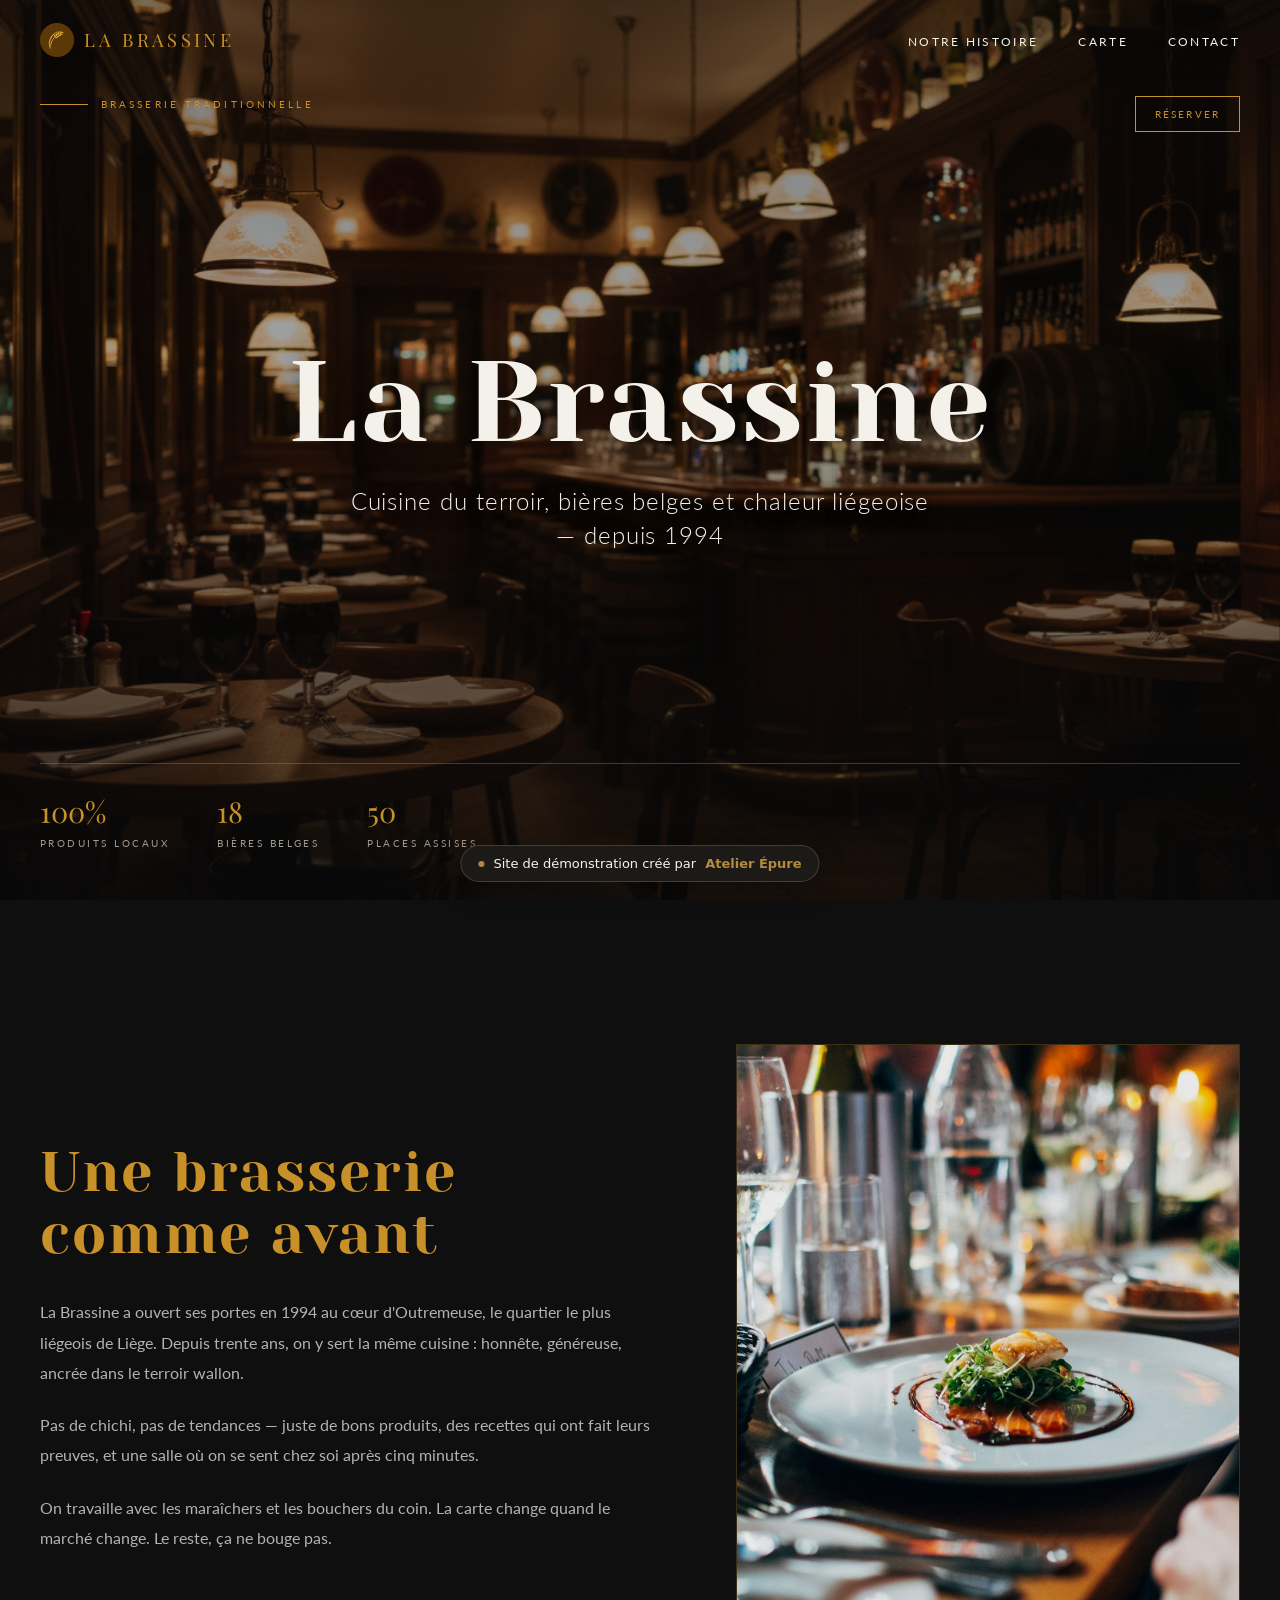
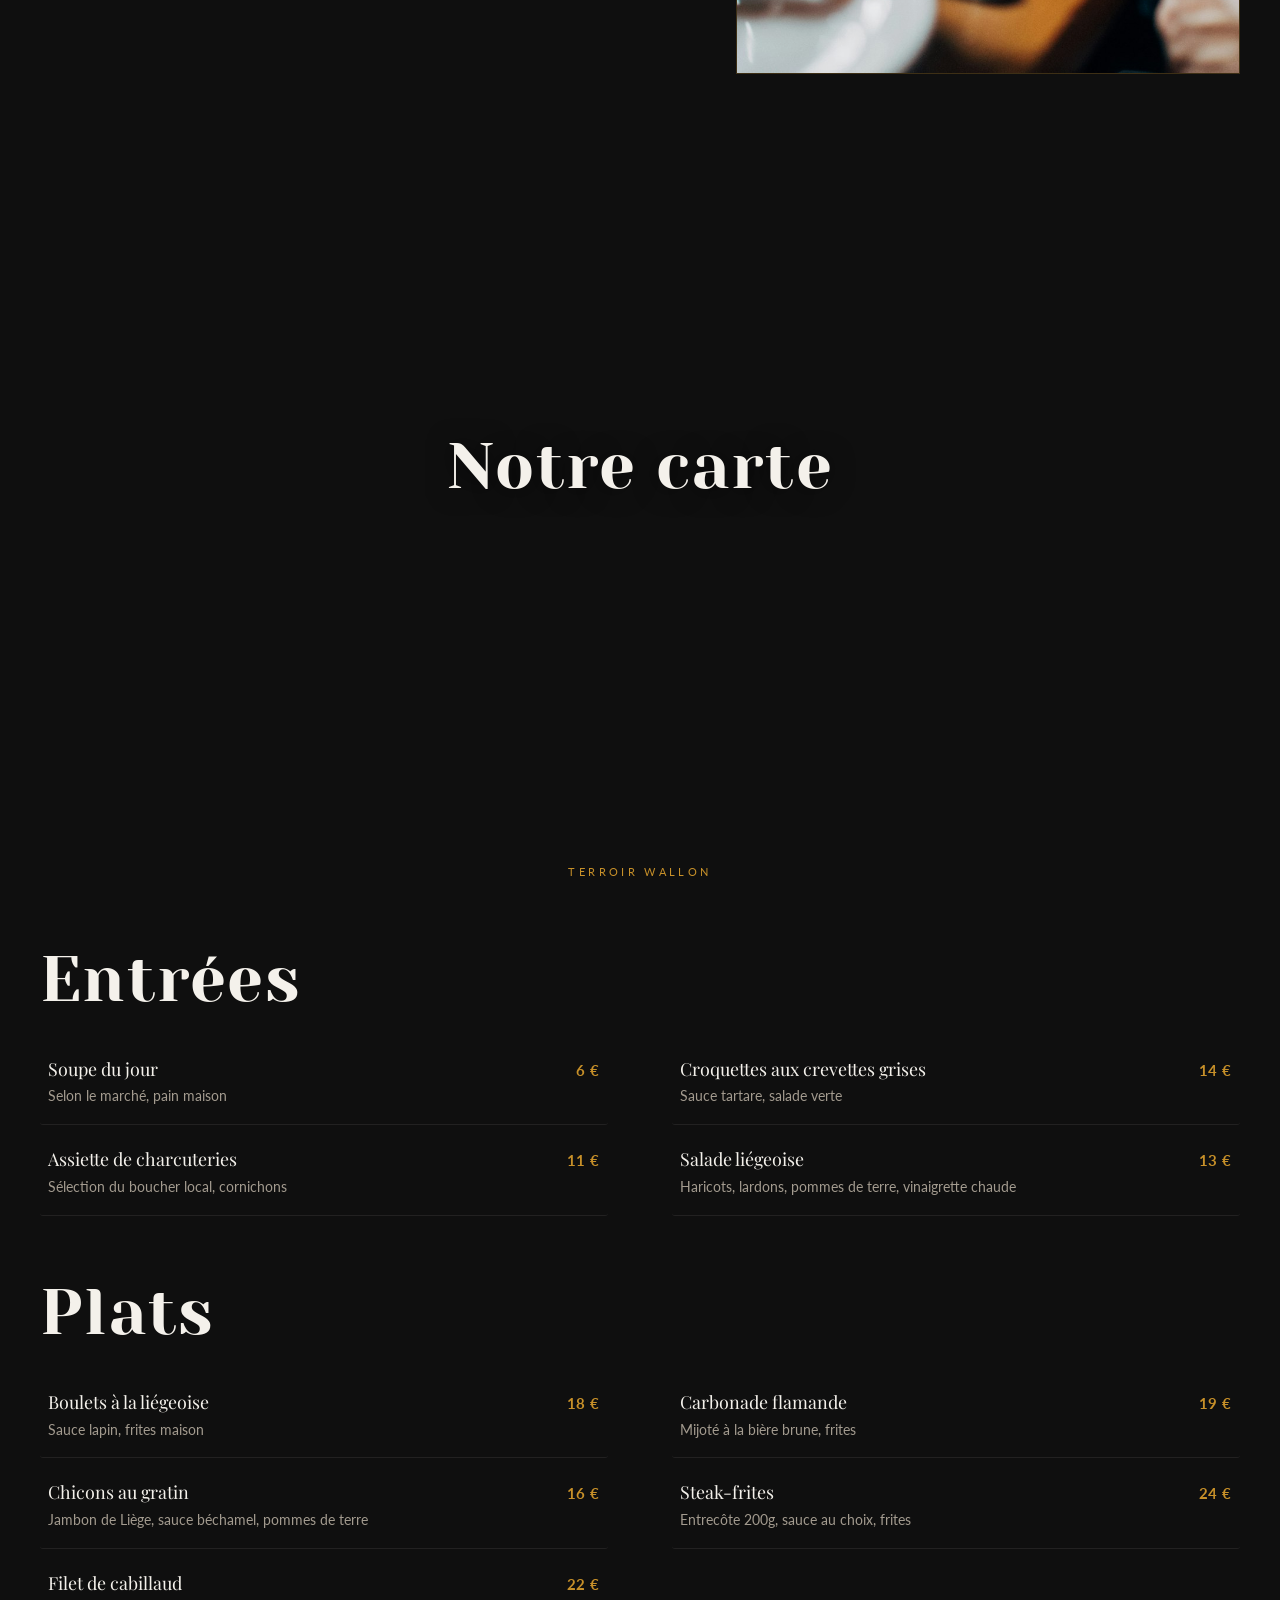
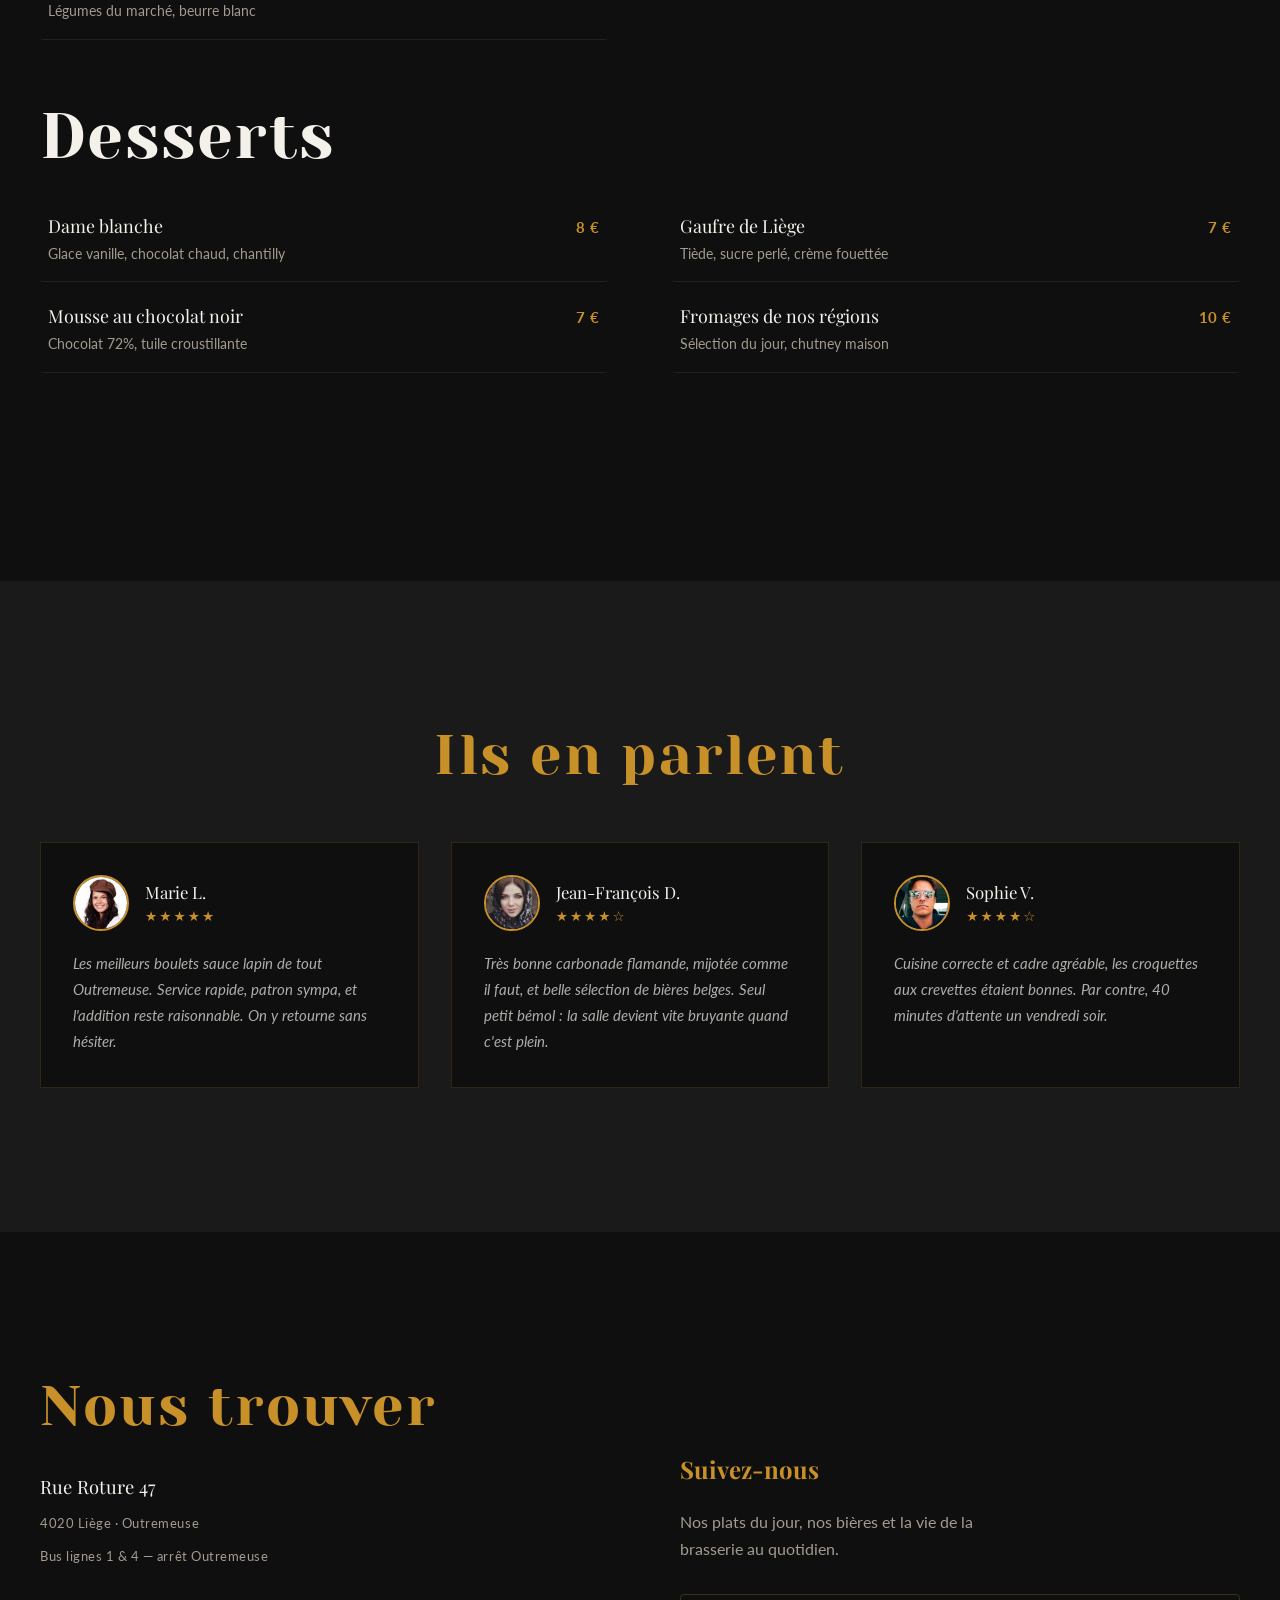
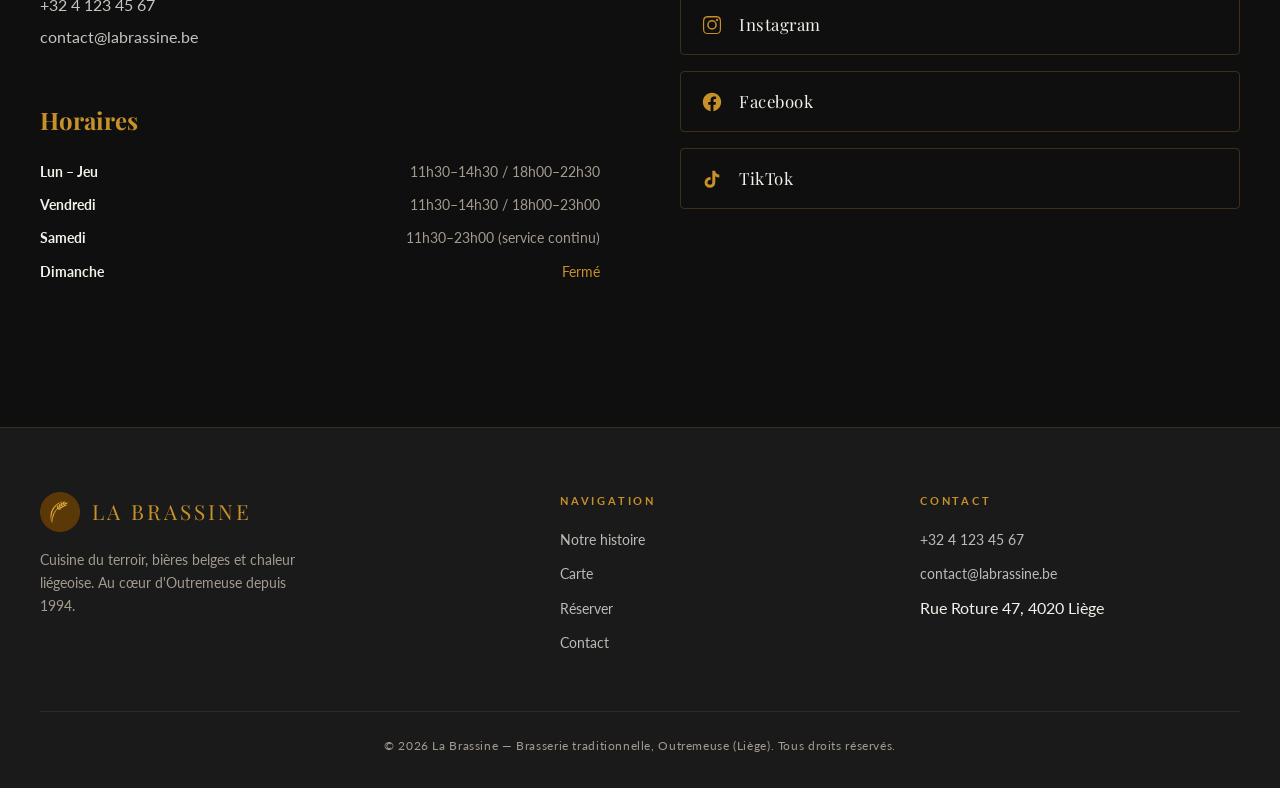
==== commit 7e7cef81: "Repointe le bandeau demo vers l'URL atelier-epure Co-Authored-By: Claude Opus 4.7 <noreply@anthropic" ====
--- a/index.html
+++ b/index.html
@@ -296,7 +296,7 @@
 .ae-demo-badge .ae-demo-dot{width:6px;height:6px;border-radius:50%;background:#B68A3E;flex:0 0 auto}
 @media (max-width:520px){.ae-demo-badge{font-size:12px;padding:9px 14px;bottom:12px}}
 </style>
-<a class="ae-demo-badge" href="https://mathisleclercq000-dot.github.io/atelier-epure-landing/" target="_blank" rel="noopener" aria-label="Site de démonstration créé par Atelier Épure">
+<a class="ae-demo-badge" href="https://atelier-epure.github.io/atelier-epure-landing/" target="_blank" rel="noopener" aria-label="Site de démonstration créé par Atelier Épure">
   <span class="ae-demo-dot" aria-hidden="true"></span>Site de démonstration créé par <strong>Atelier&nbsp;Épure</strong>
 </a>
 
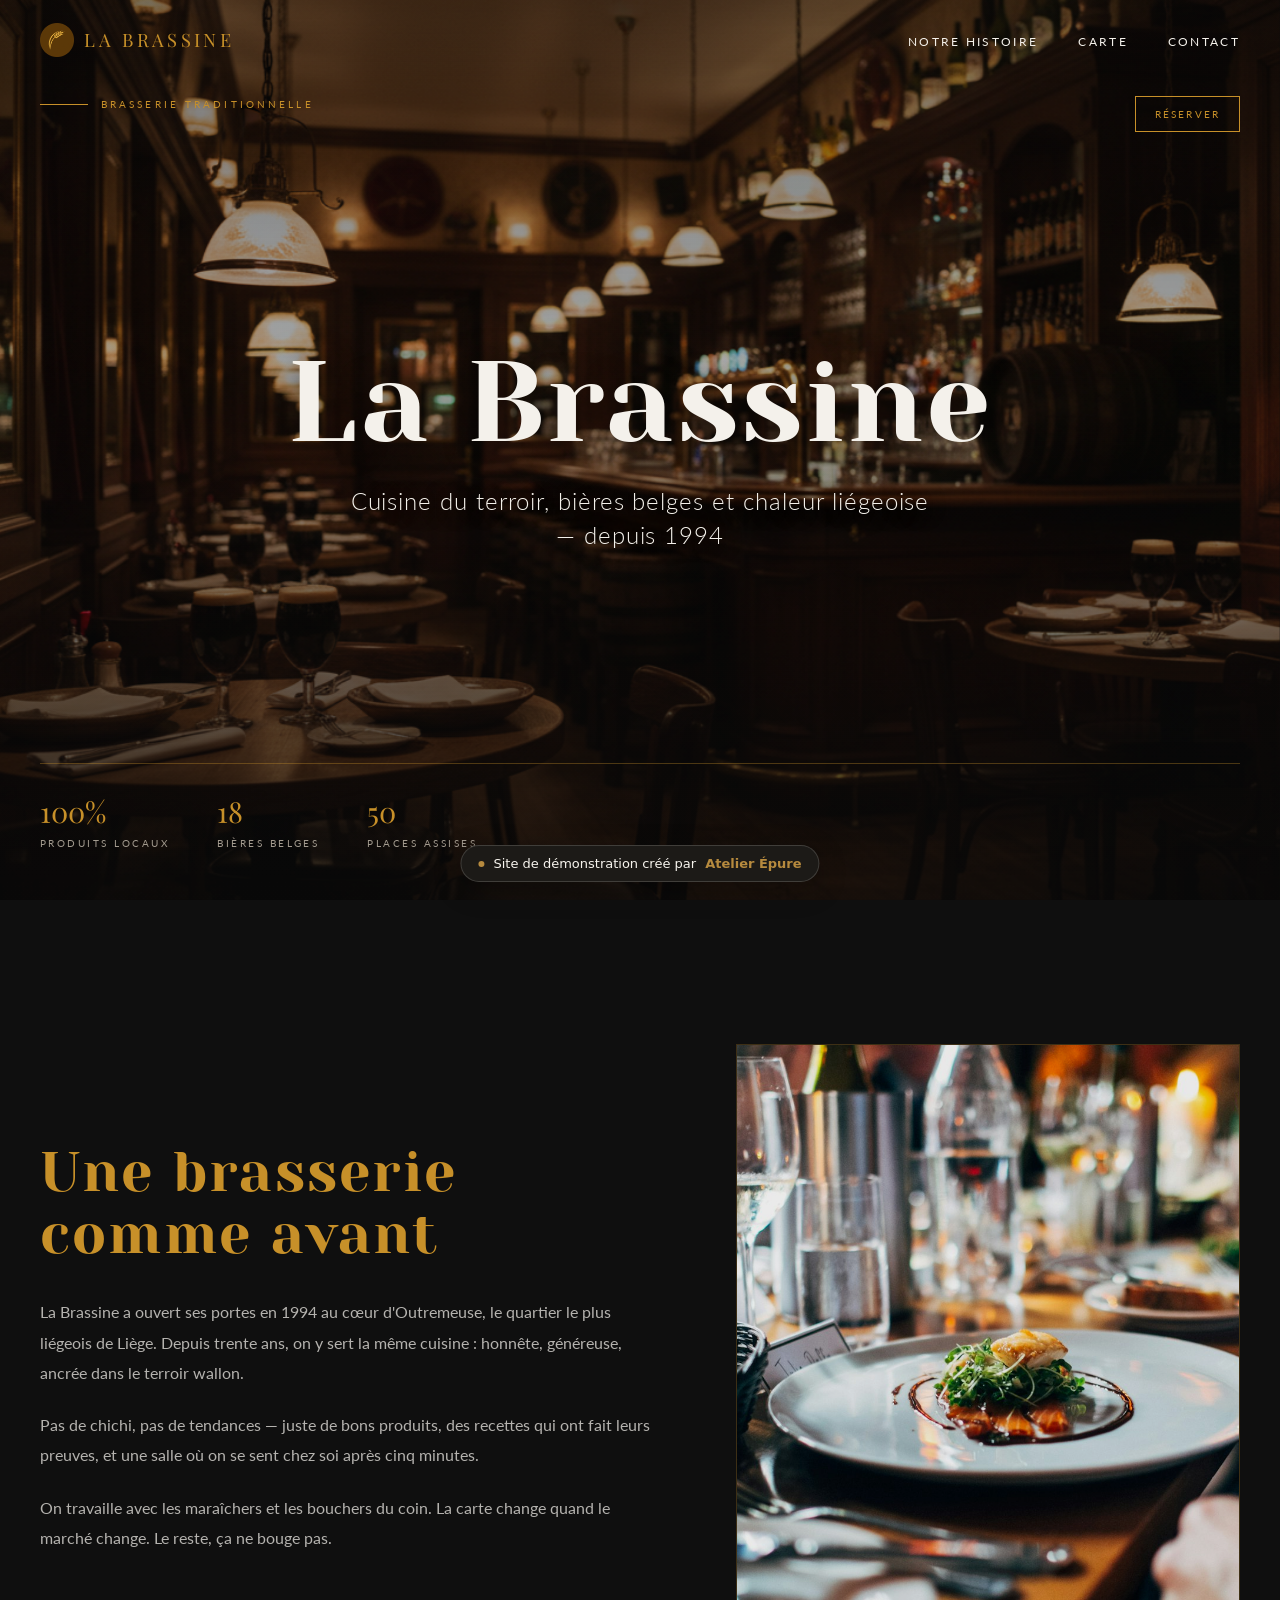
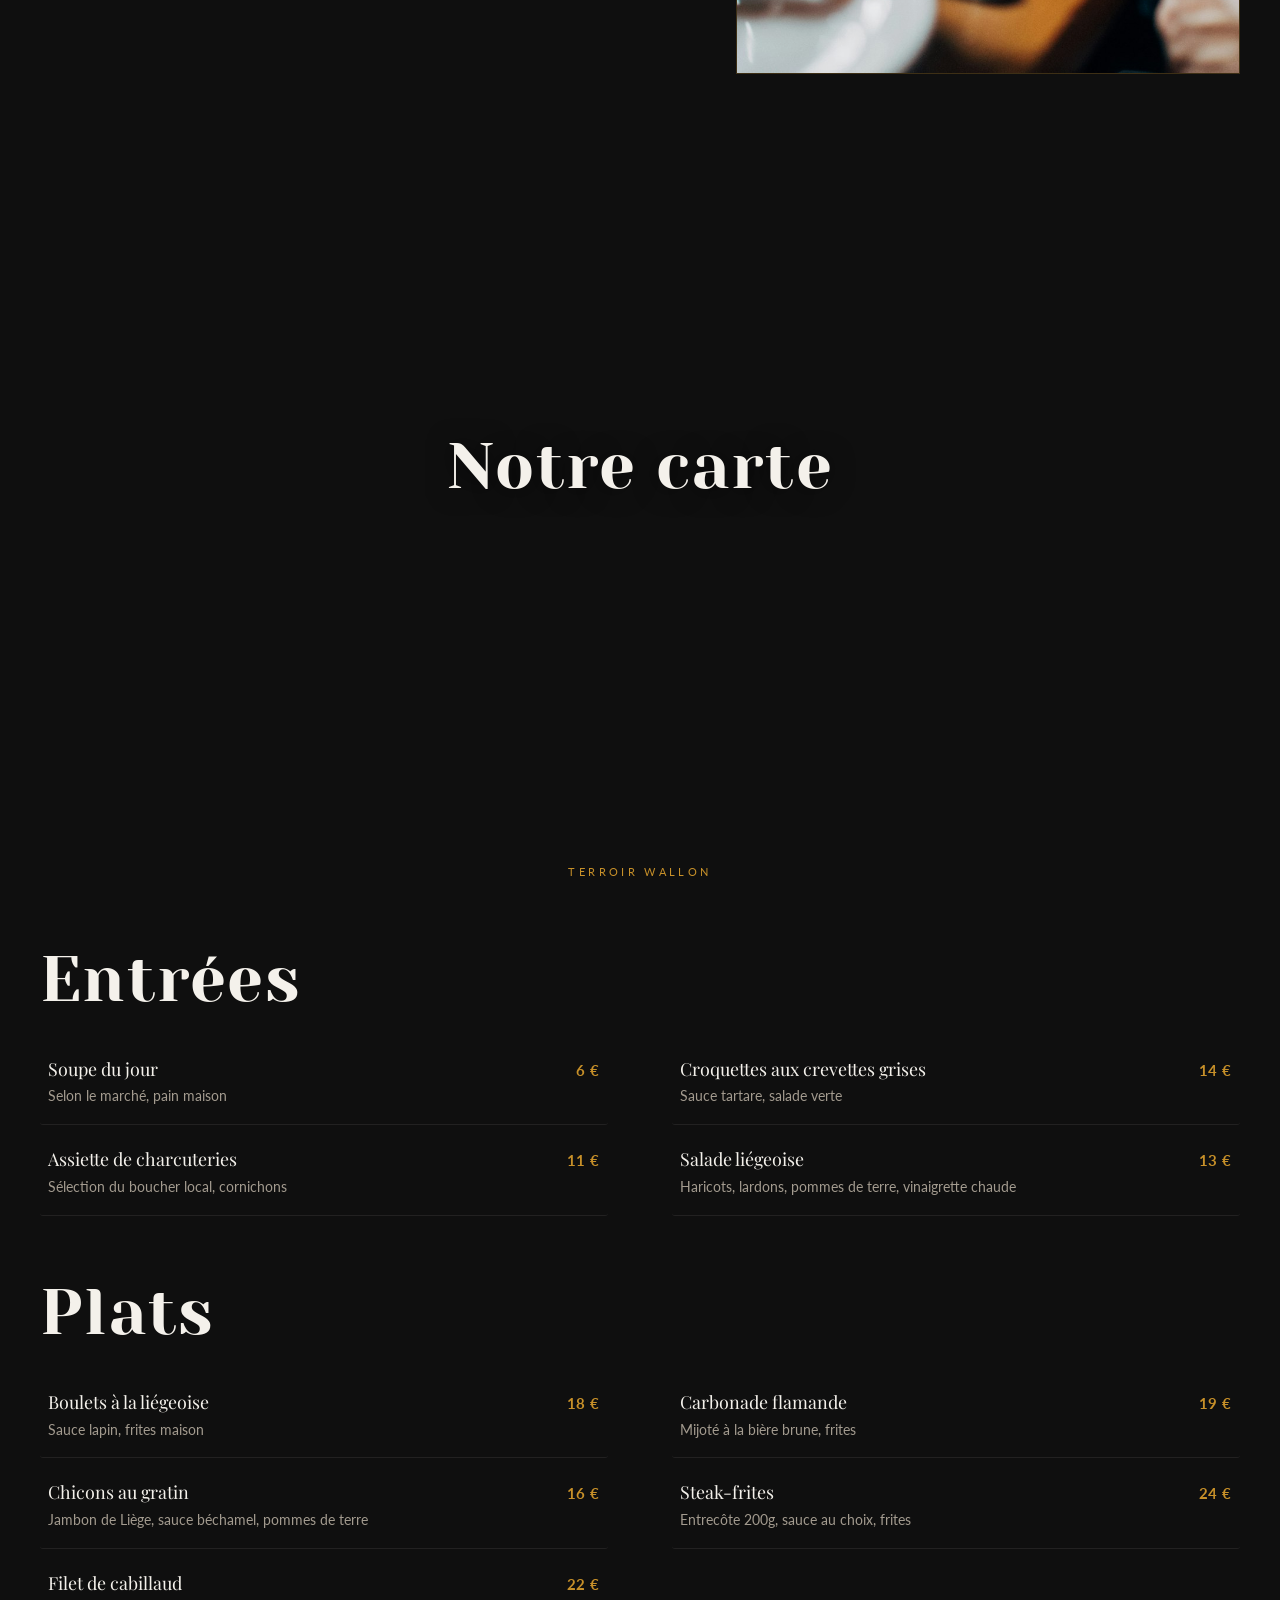
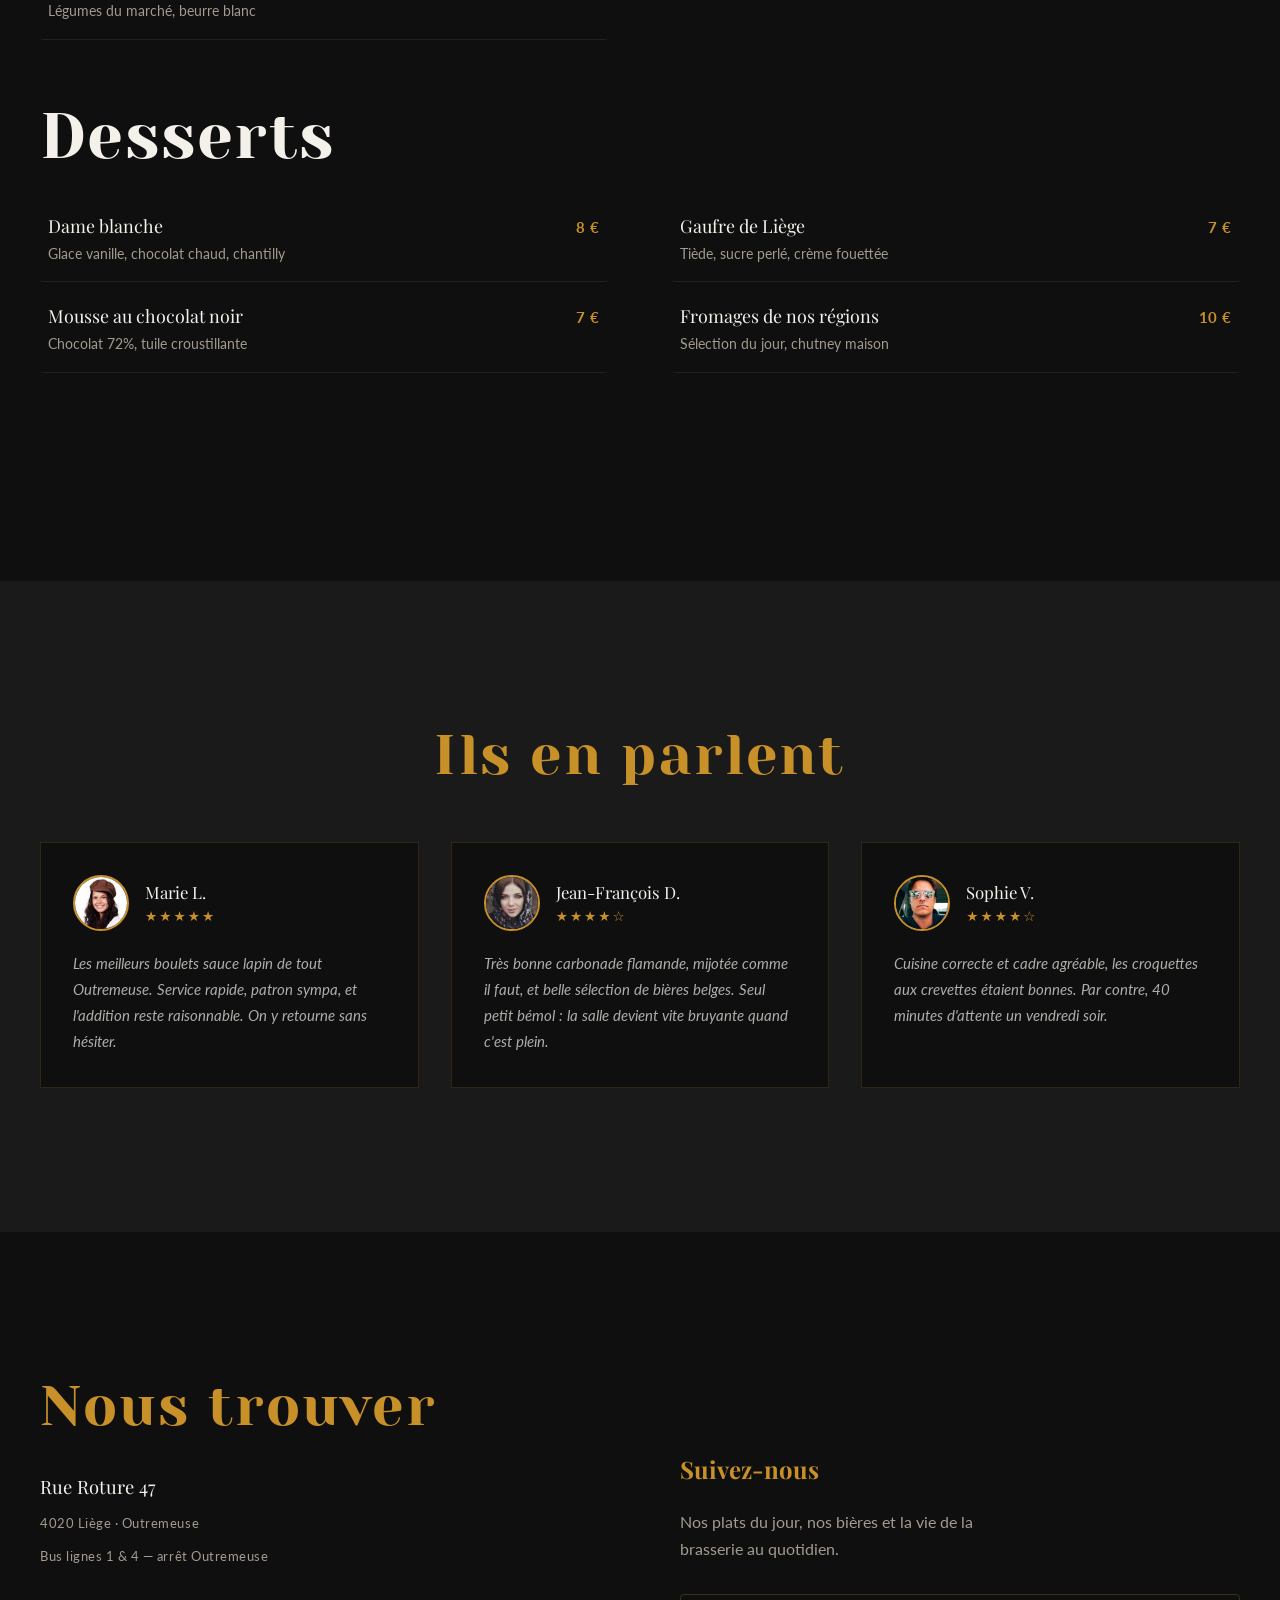
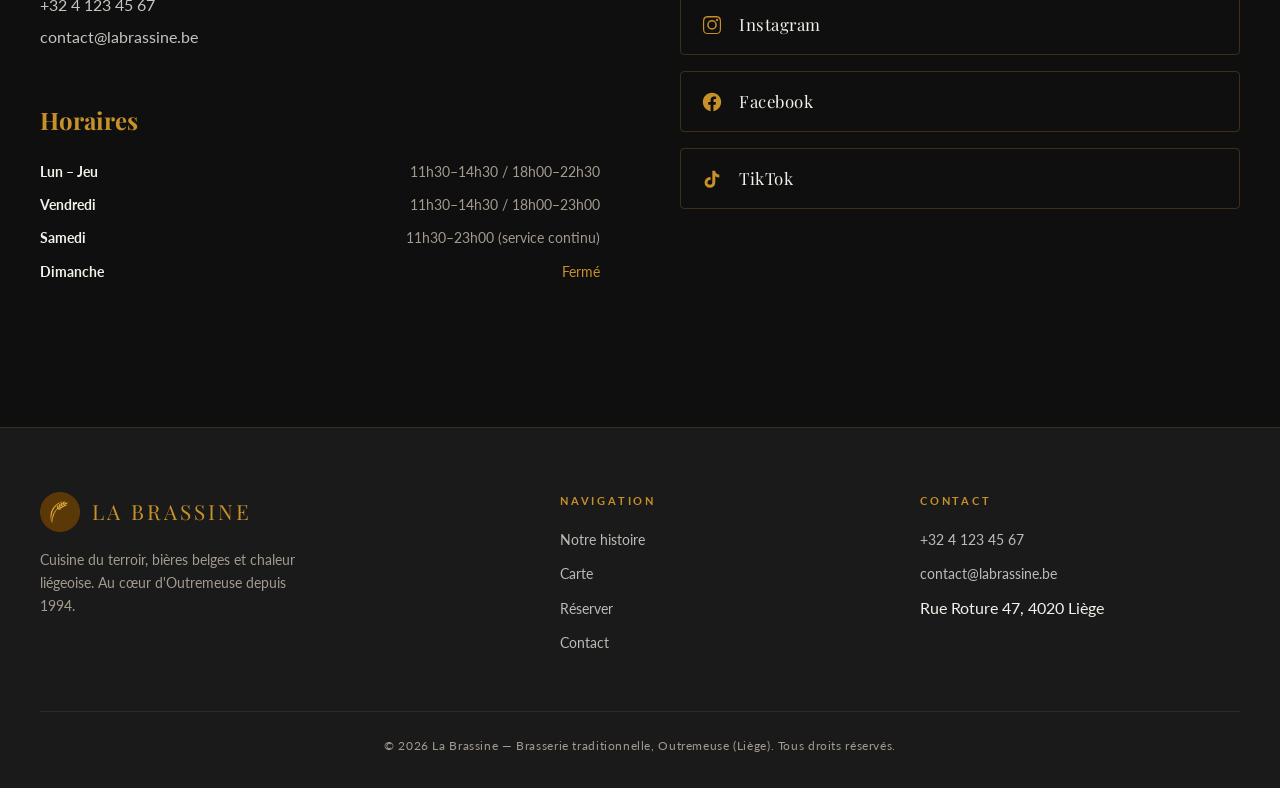
==== commit e2846a89: "Ajoute le favicon PNG propre du site (barre d'adresse + favoris) Co-Authored-By: Claude Opus 4.7 <no" ====
--- a/index.html
+++ b/index.html
@@ -14,7 +14,8 @@
   <meta property="og:locale" content="fr_BE">
 
   <!-- Favicon -->
-  <link rel="icon" type="image/png" href="assets/photos/logo.png?v=2">
+  <link rel="icon" type="image/png" href="assets/favicon.png?v=3">
+  <link rel="apple-touch-icon" href="assets/favicon.png?v=3">
 
   <!-- Google Fonts -->
   <link rel="preconnect" href="https://fonts.googleapis.com">
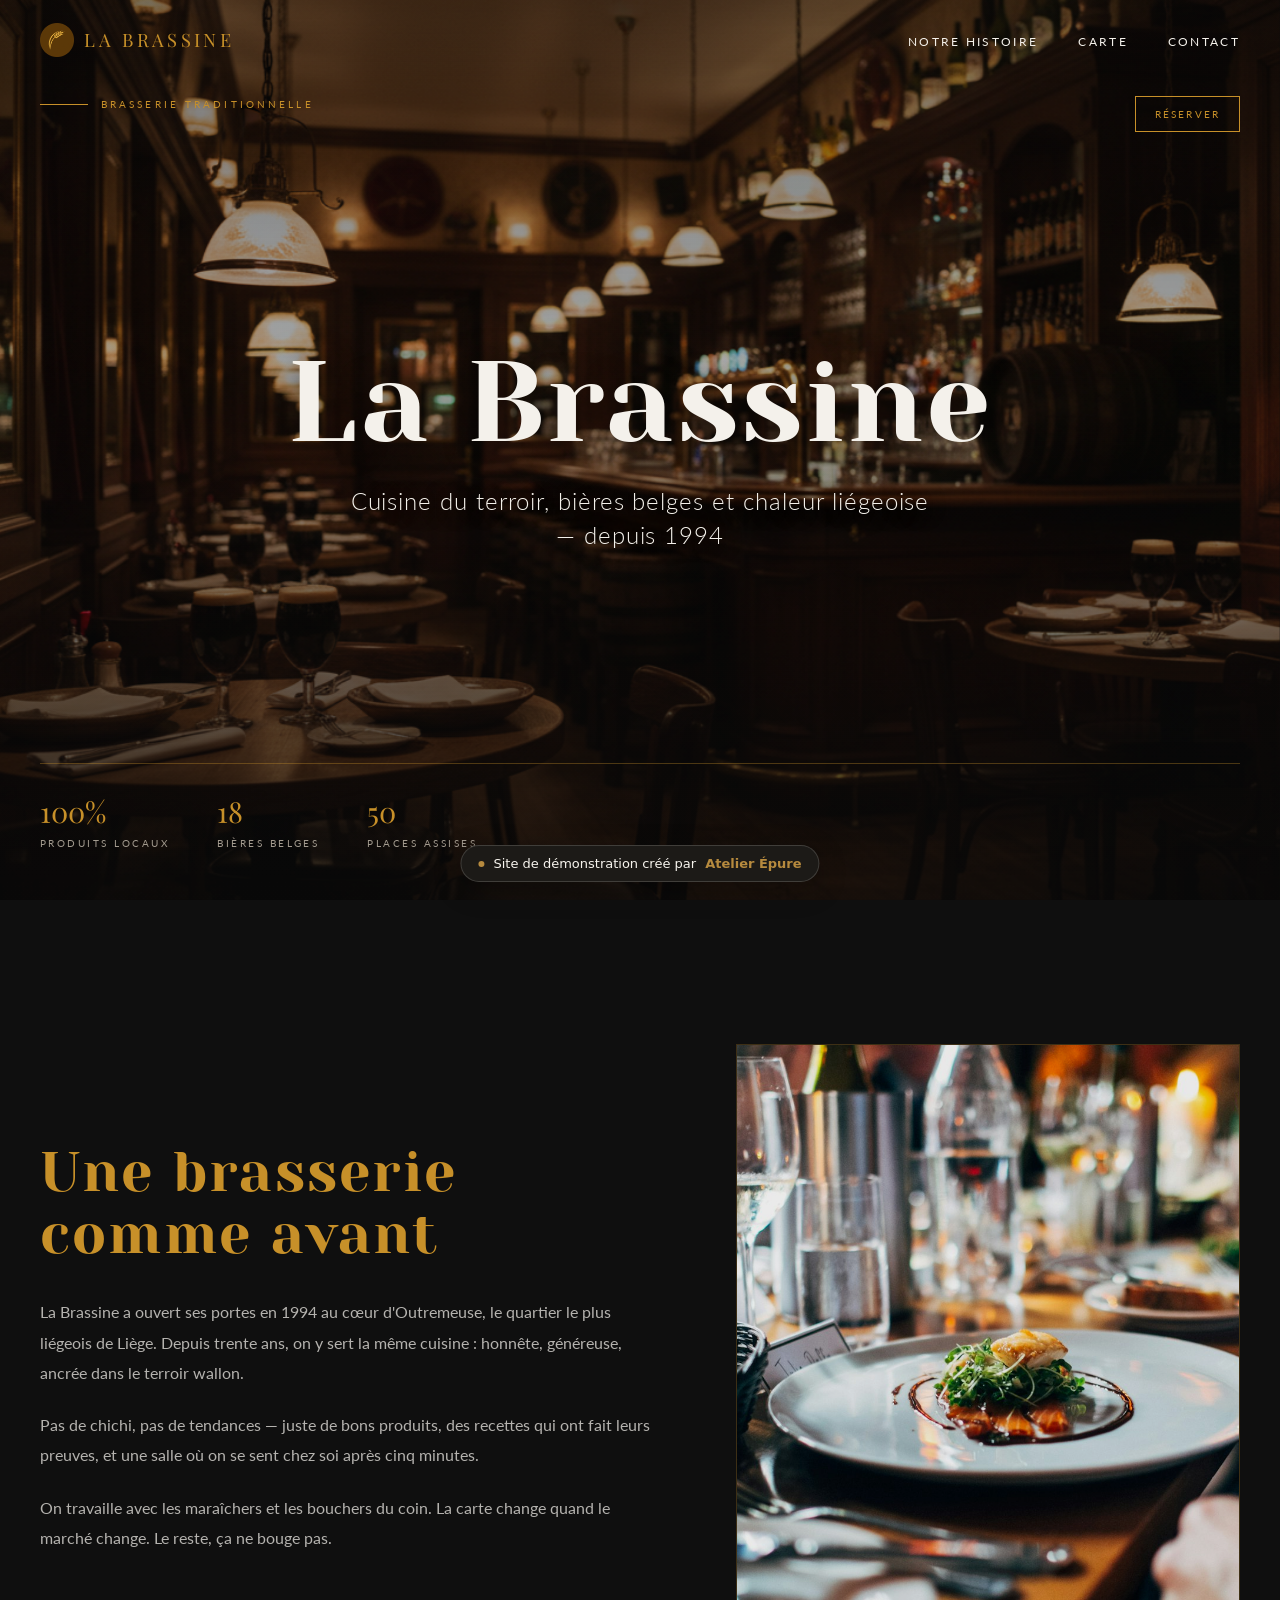
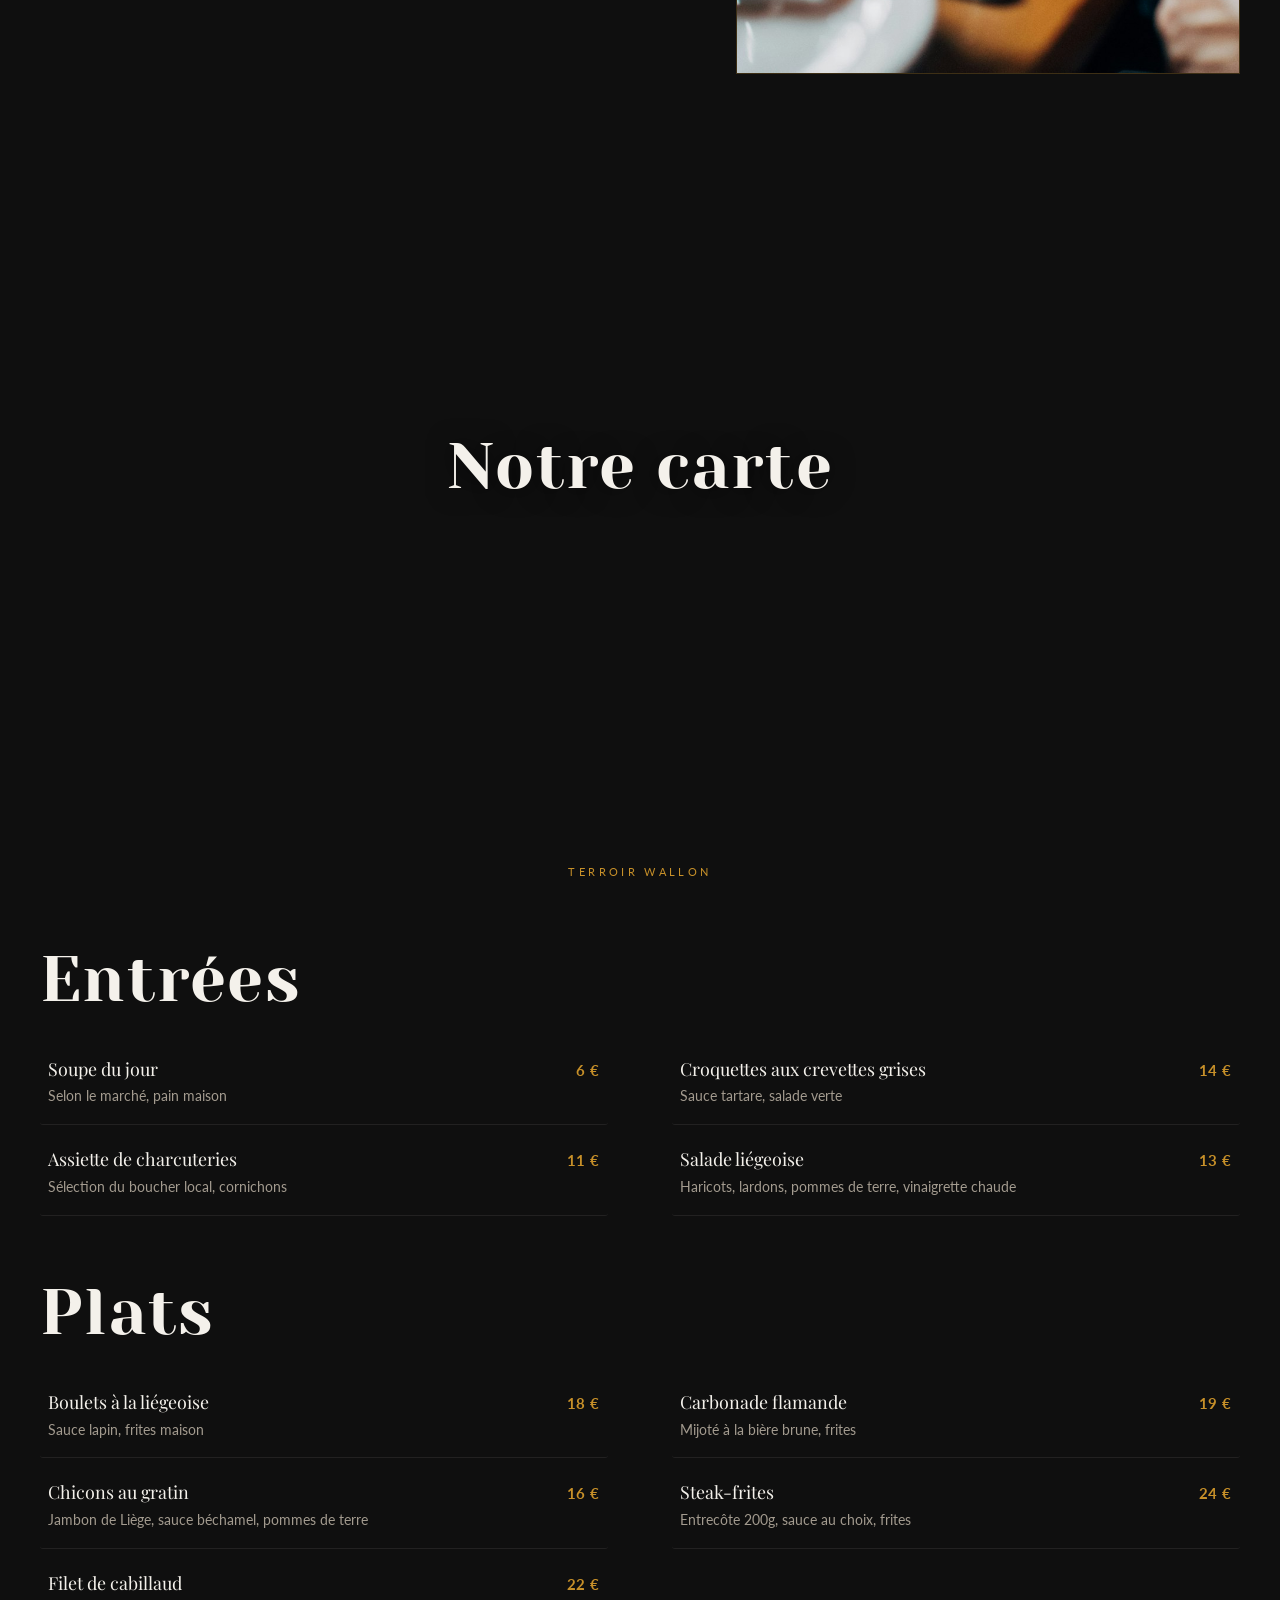
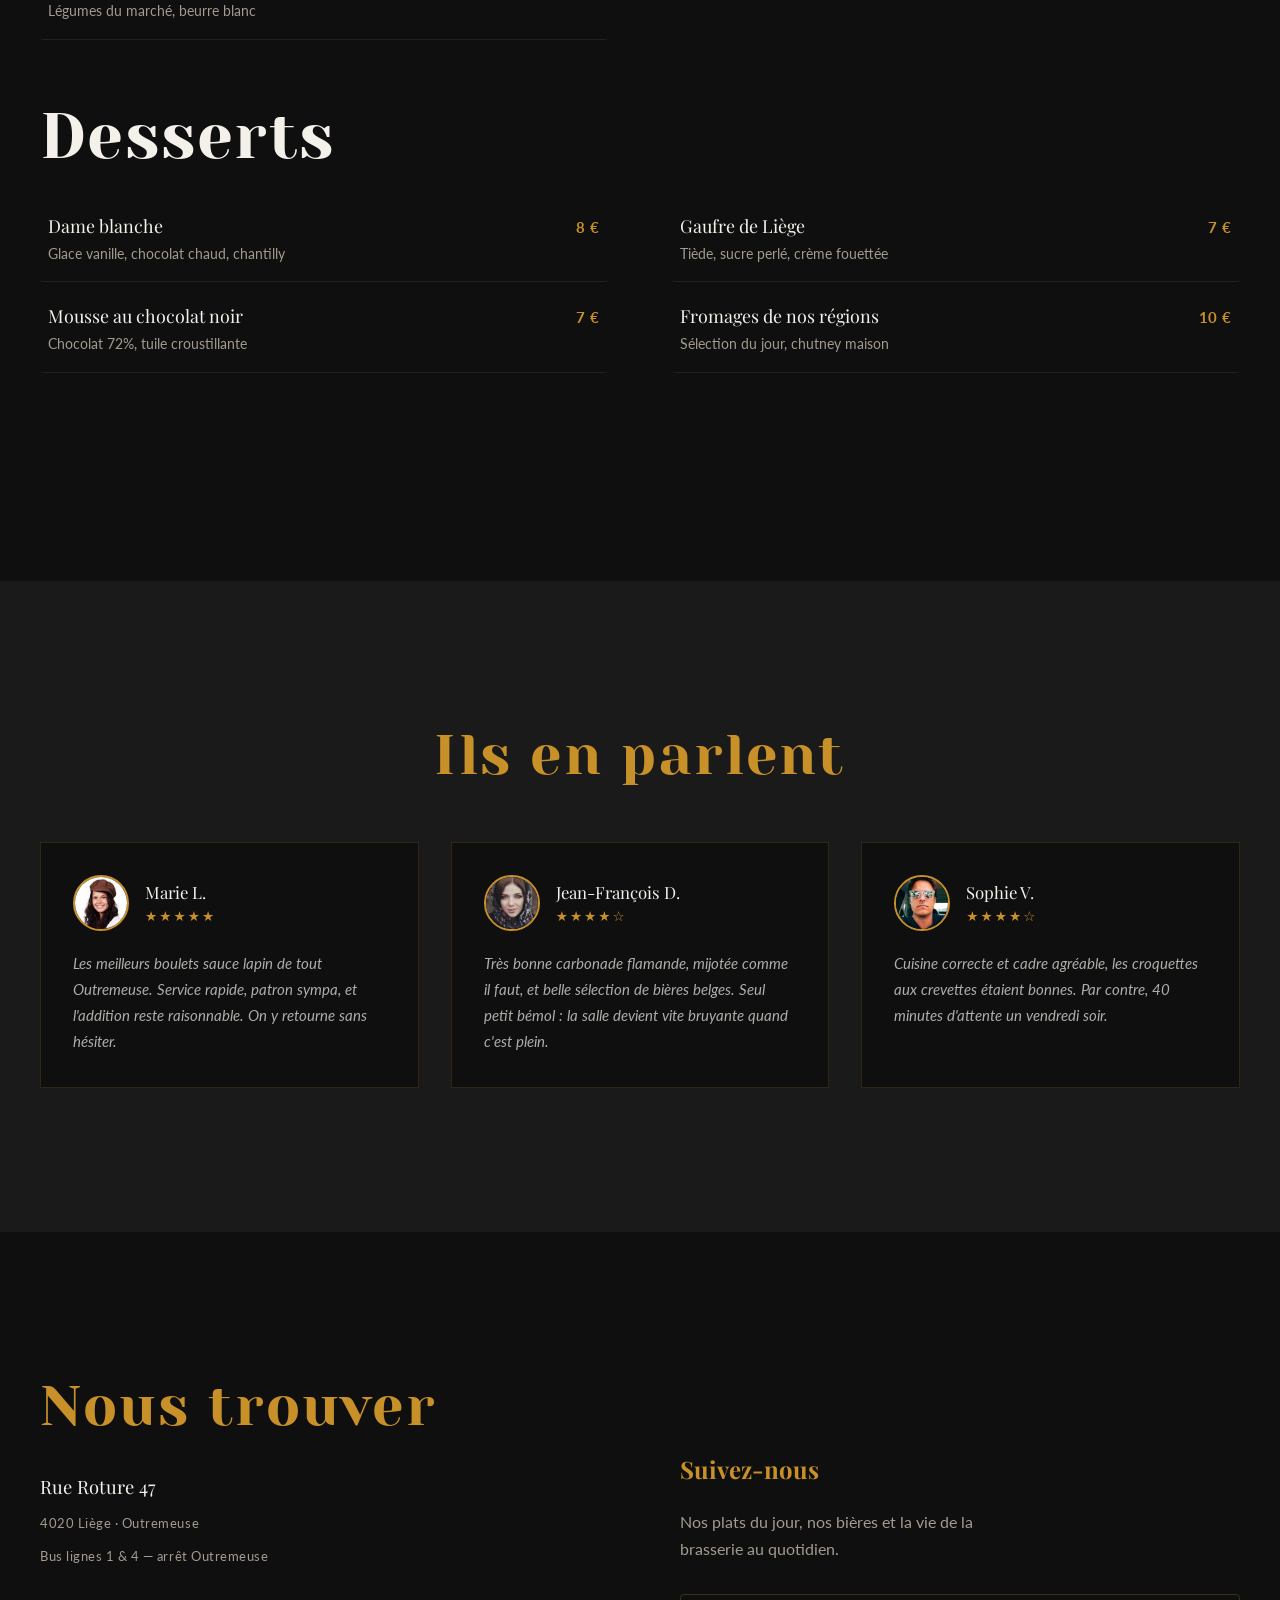
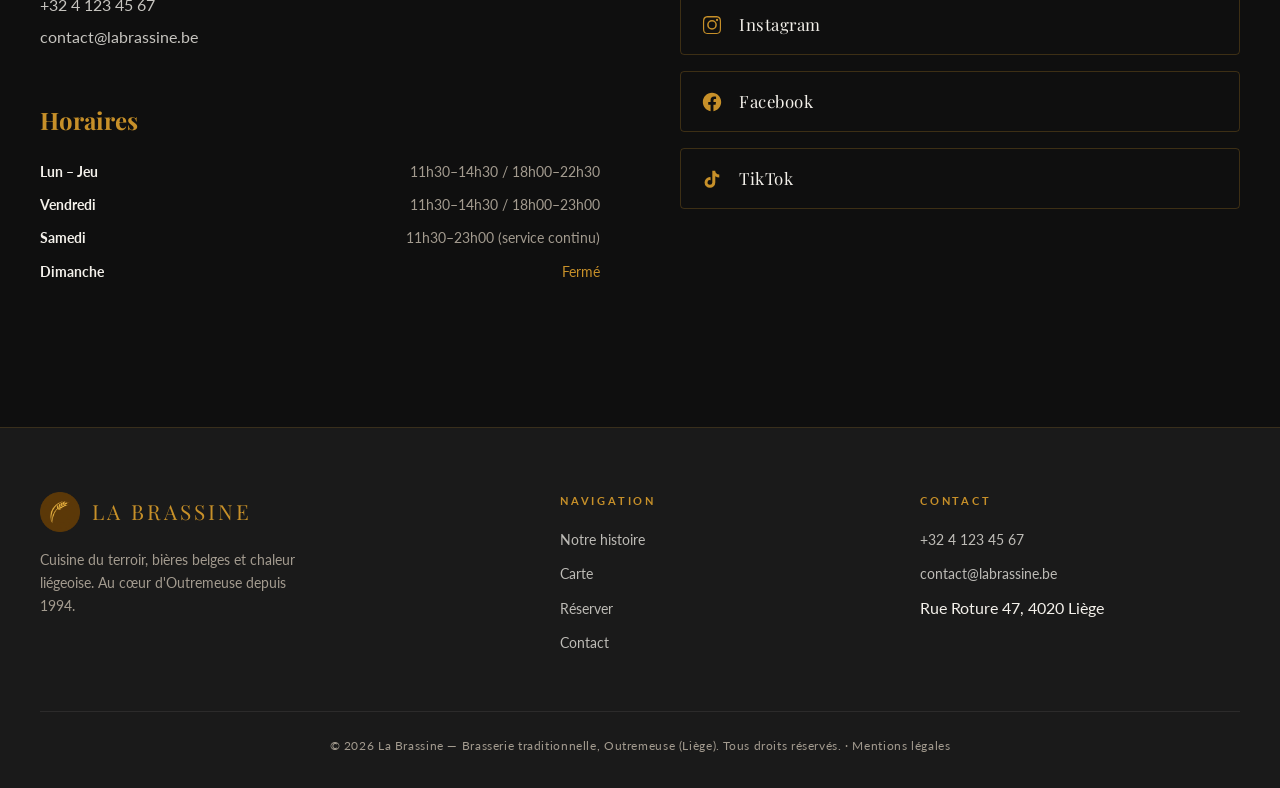
==== commit 1005c902: "Ajout mentions légales & politique de confidentialité (RGPD) Nouvelle page mentions-legales.html + l" ====
--- a/index.html
+++ b/index.html
@@ -275,7 +275,7 @@
         </div>
       </div>
       <div class="footer-bottom">
-        © <span id="year"></span> La Brassine — Brasserie traditionnelle, Outremeuse (Liège). Tous droits réservés.
+        © <span id="year"></span> La Brassine — Brasserie traditionnelle, Outremeuse (Liège). Tous droits réservés. · <a href="mentions-legales.html">Mentions légales</a>
       </div>
     </div>
   </footer>
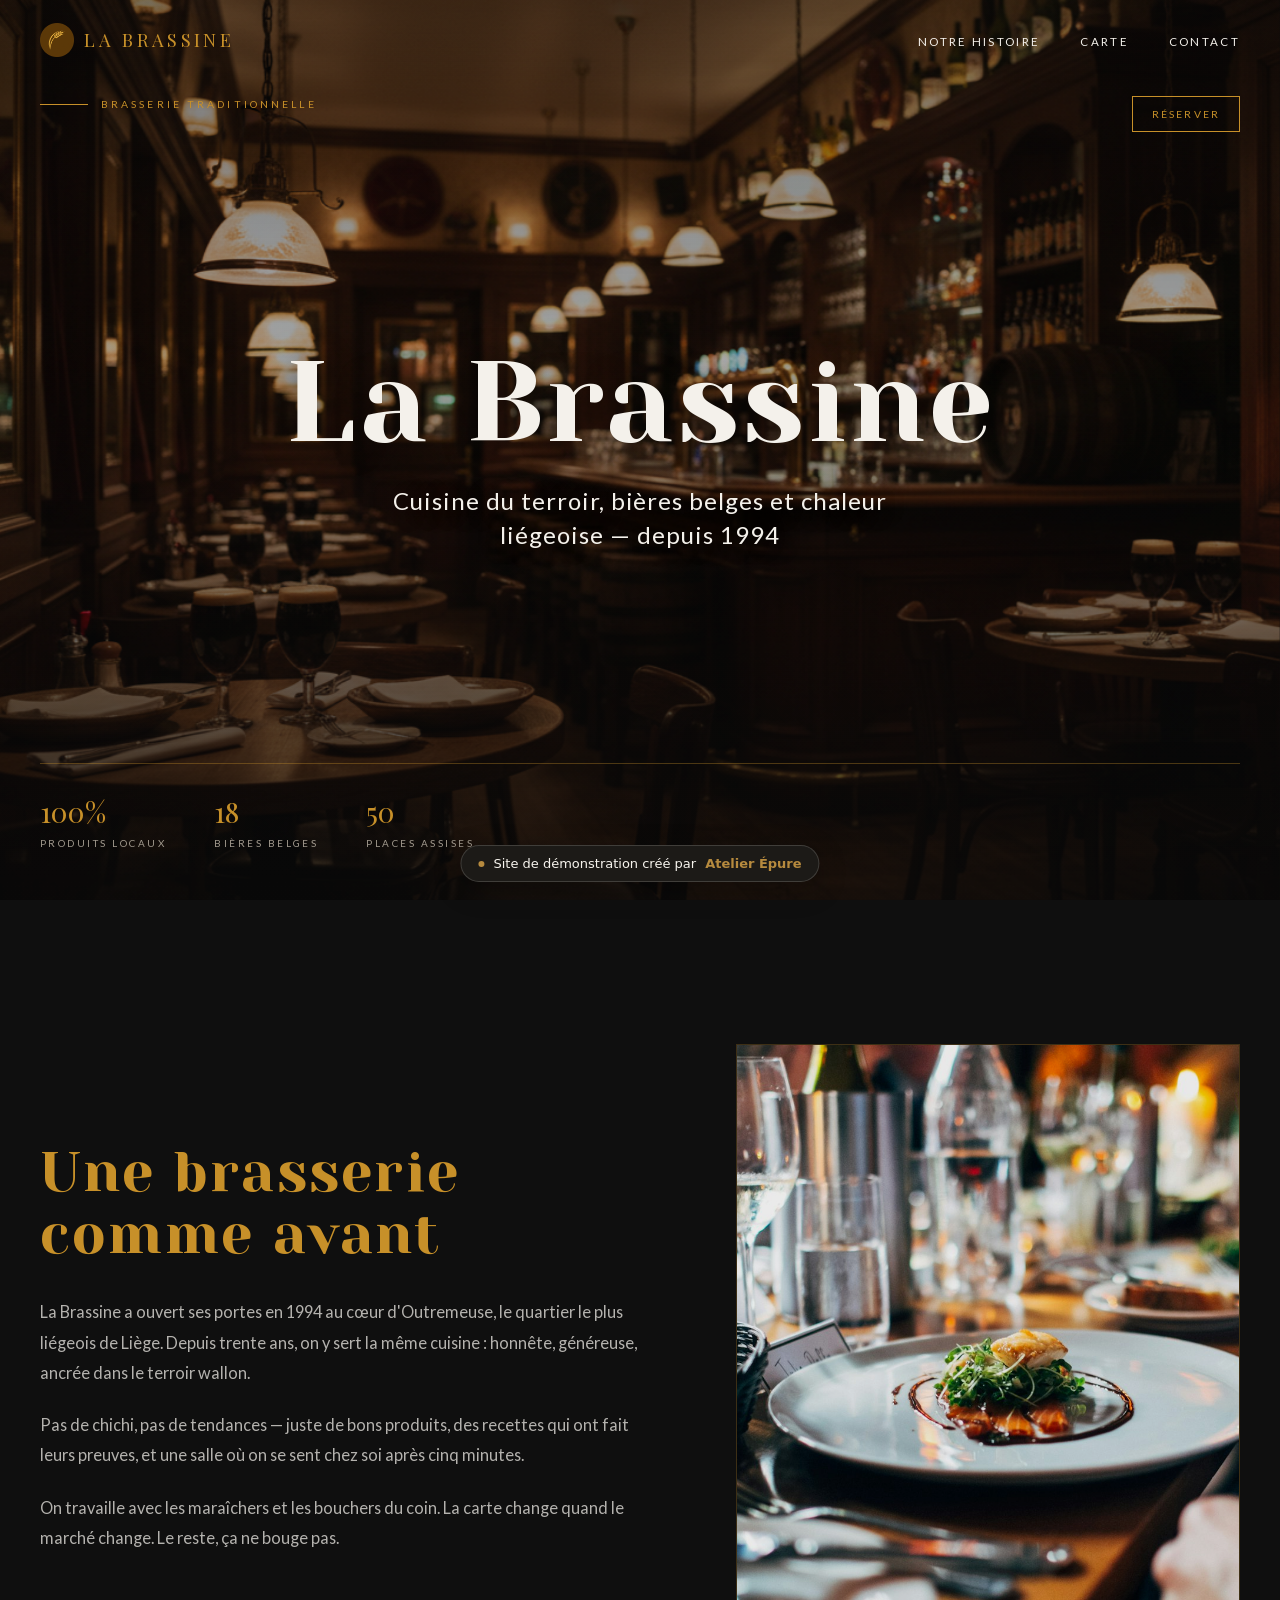
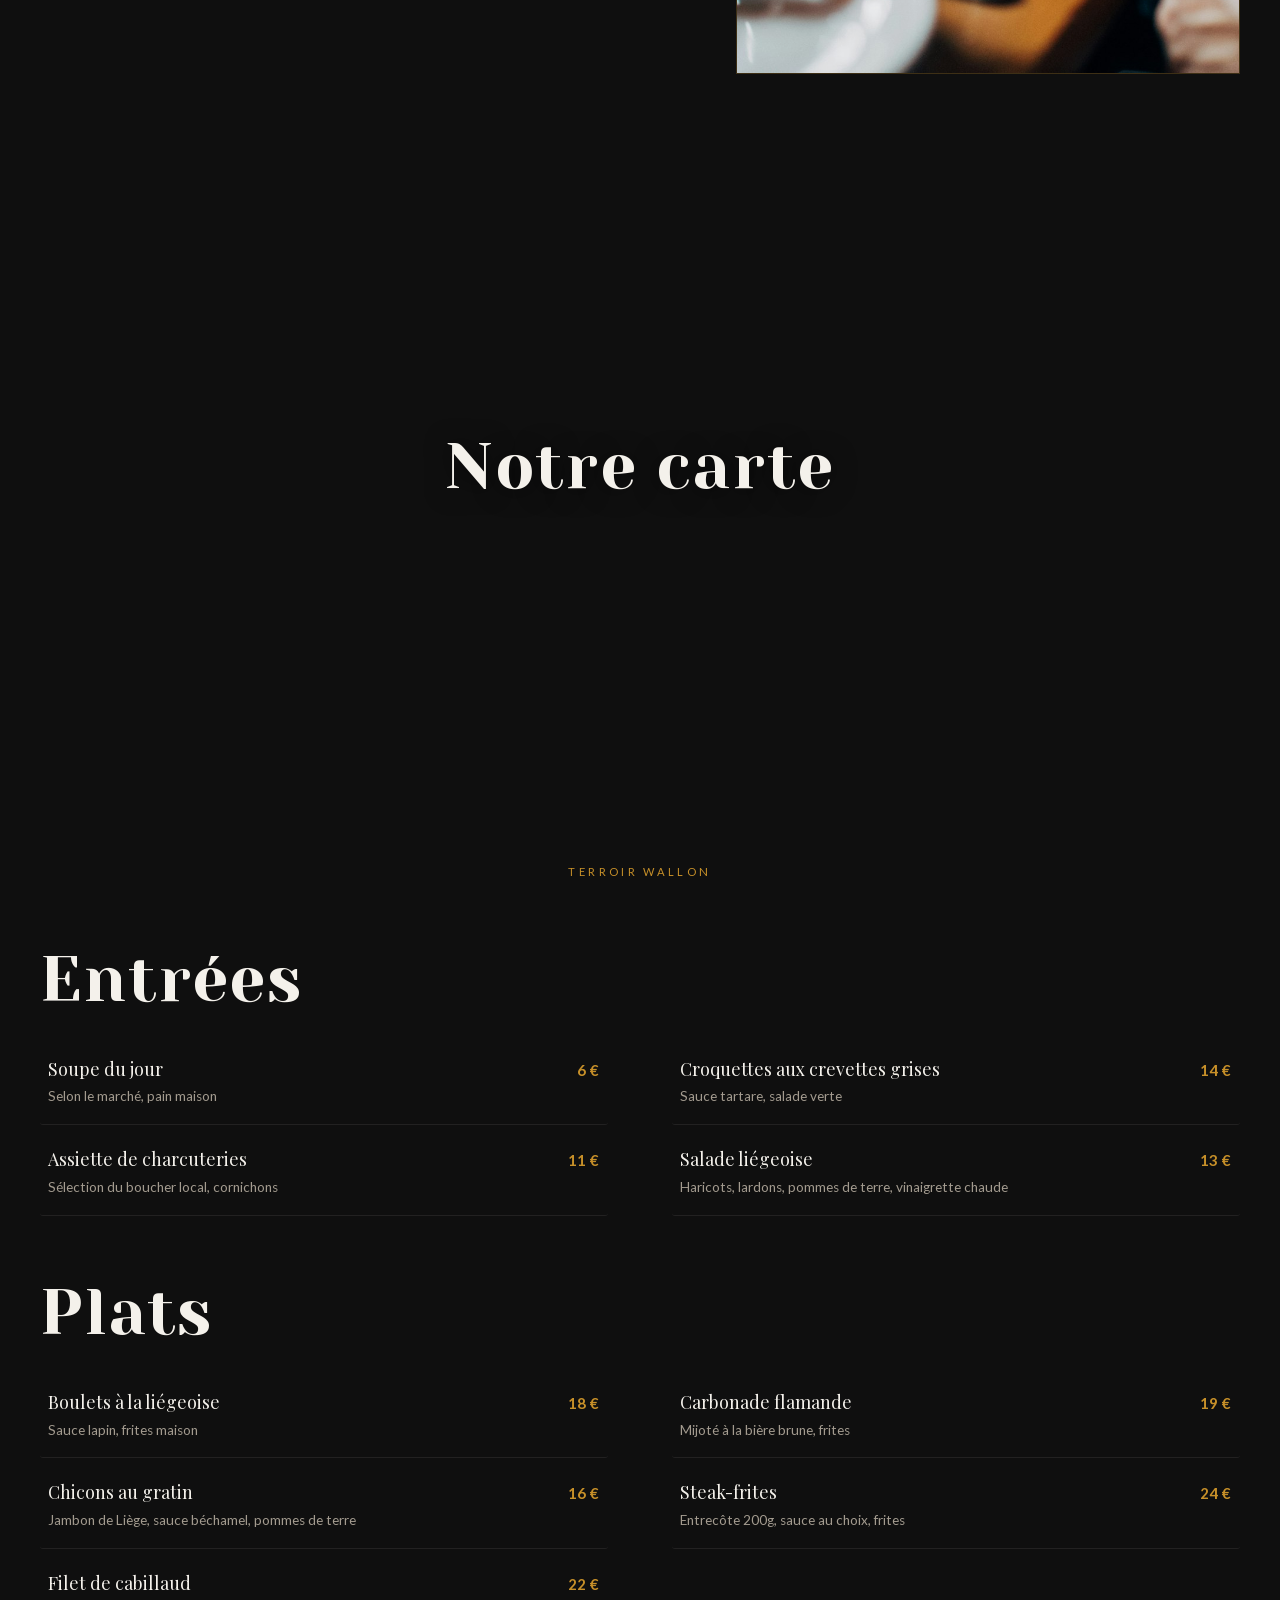
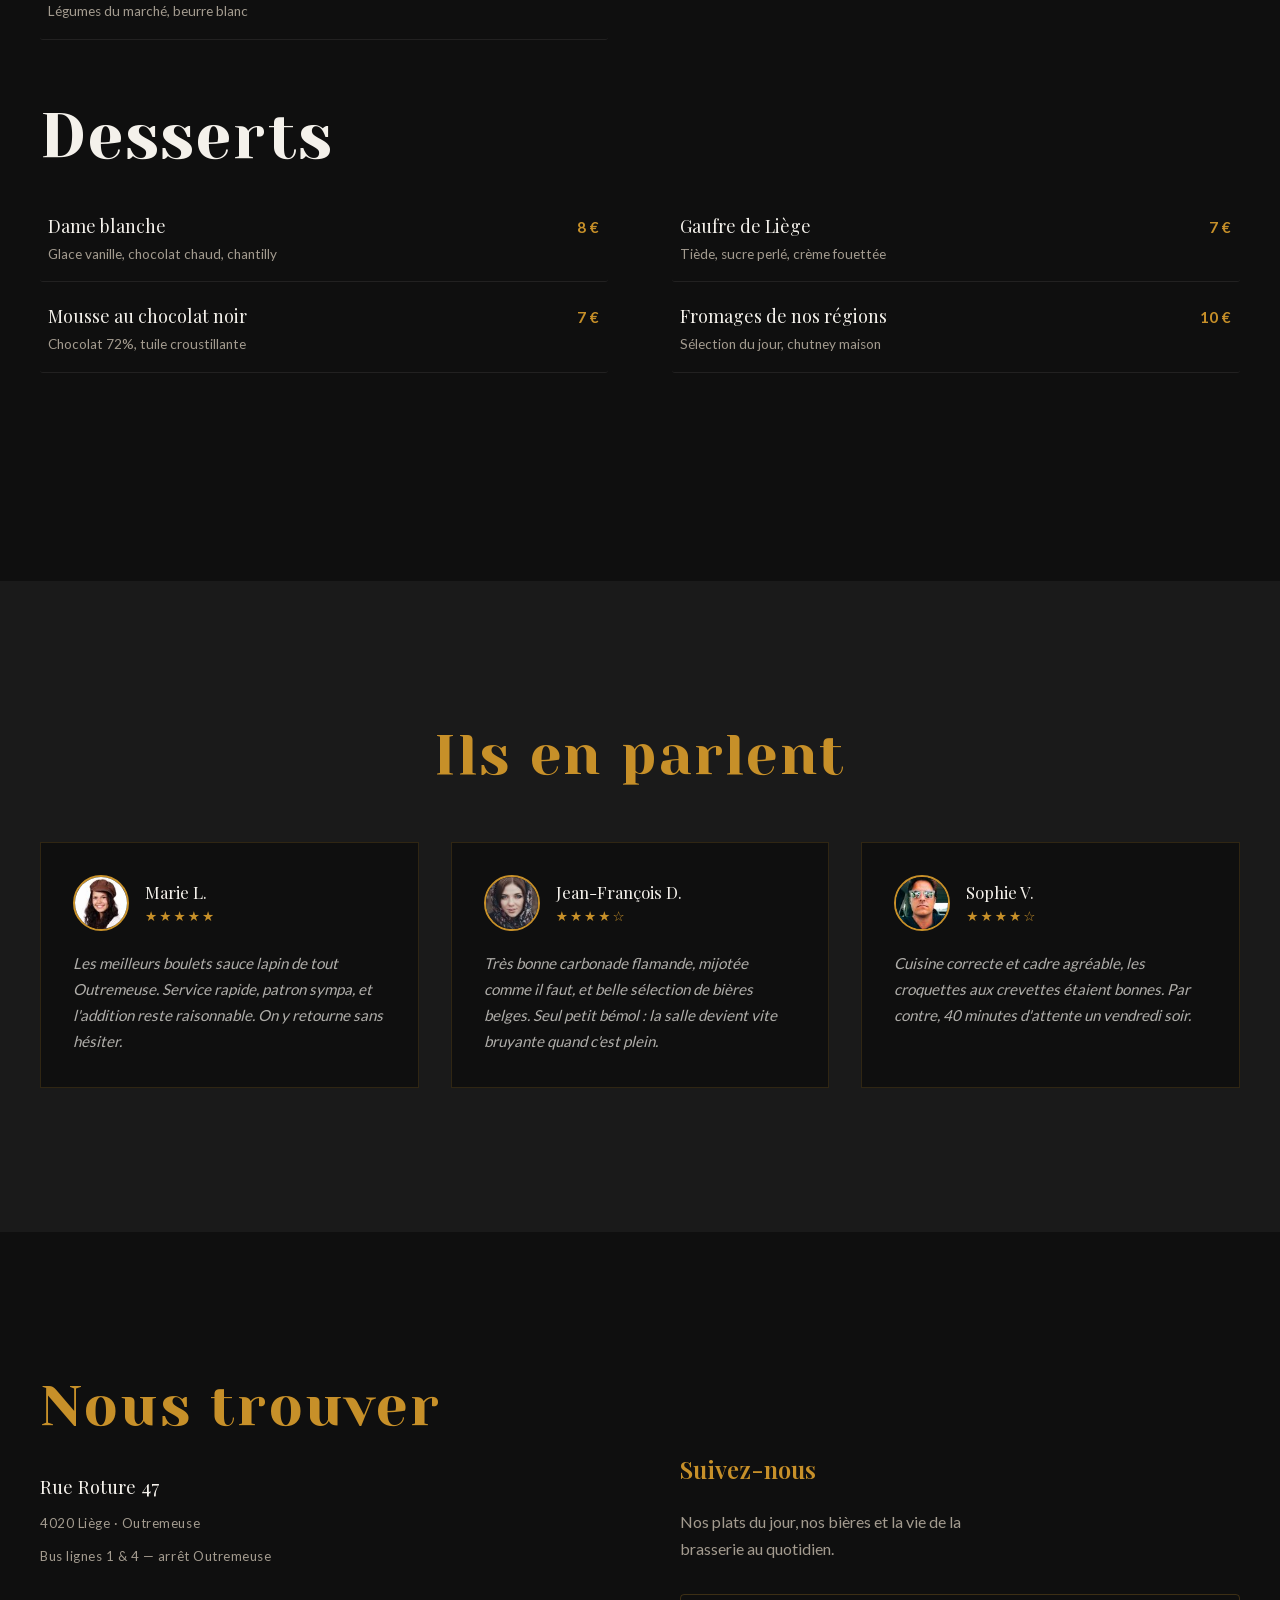
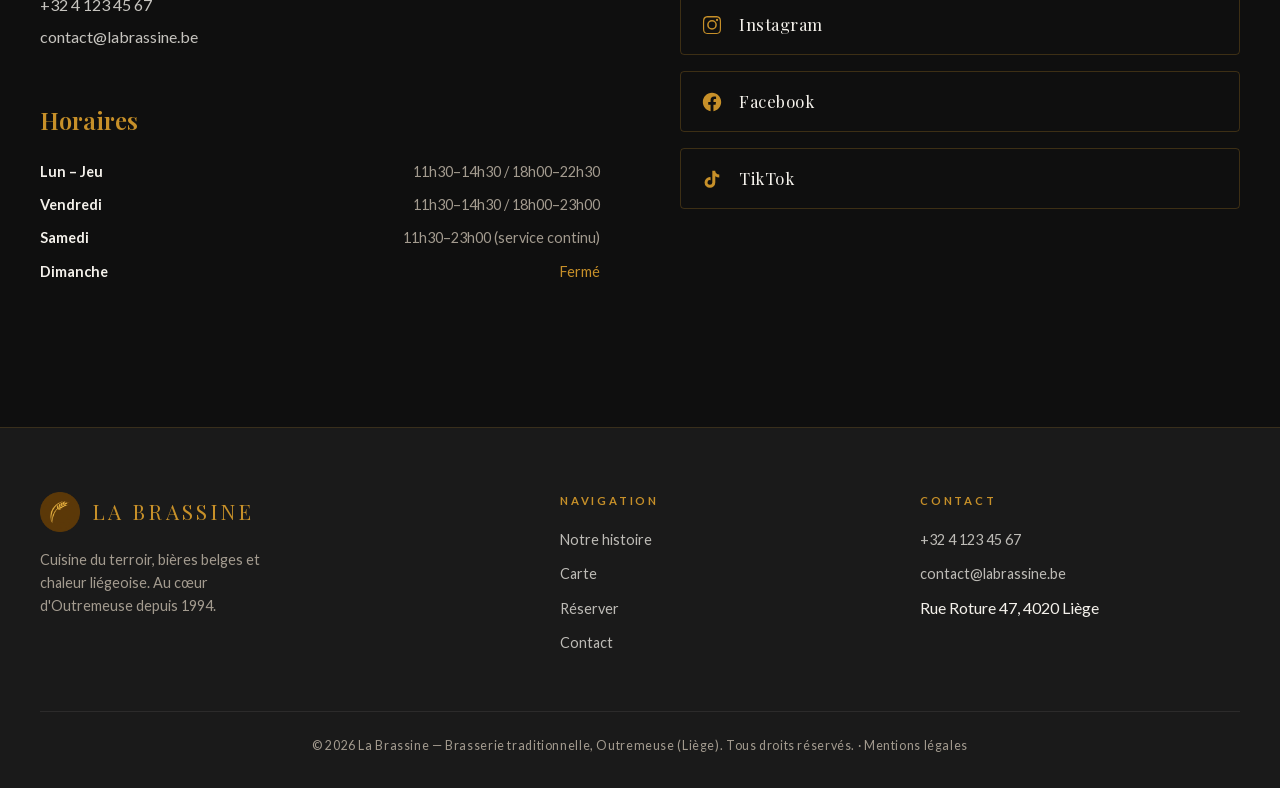
==== commit 4c9b9eae: "Polices auto-hébergées (RGPD) — plus d'appel à Google Fonts / Fontshare Polices téléchargées dans as" ====
--- a/index.html
+++ b/index.html
@@ -18,9 +18,7 @@
   <link rel="apple-touch-icon" href="assets/favicon.png?v=3">
 
   <!-- Google Fonts -->
-  <link rel="preconnect" href="https://fonts.googleapis.com">
-  <link rel="preconnect" href="https://fonts.gstatic.com" crossorigin>
-  <link href="https://fonts.googleapis.com/css2?family=Yeseva+One&family=Playfair+Display:wght@400;500;600&family=Lato:wght@400;700&display=swap" rel="stylesheet">
+  <link rel="stylesheet" href="assets/fonts/fonts.css?v=1">
 
   <!-- Styles -->
   <link rel="stylesheet" href="styles.css?v=6">
--- a/assets/fonts/fonts.css
+++ b/assets/fonts/fonts.css
@@ -0,0 +1,97 @@
+/* Polices auto-hébergées — générées par resto-site-builder/scripts/self-host-fonts.py */
+@font-face {
+  font-family: 'Lato';
+  font-style: normal;
+  font-weight: 400;
+  font-display: swap;
+  src: url('lato-400-latin-ext.woff2') format('woff2');
+  unicode-range: U+0100-02BA, U+02BD-02C5, U+02C7-02CC, U+02CE-02D7, U+02DD-02FF, U+0304, U+0308, U+0329, U+1D00-1DBF, U+1E00-1E9F, U+1EF2-1EFF, U+2020, U+20A0-20AB, U+20AD-20C0, U+2113, U+2C60-2C7F, U+A720-A7FF;
+}
+@font-face {
+  font-family: 'Lato';
+  font-style: normal;
+  font-weight: 400;
+  font-display: swap;
+  src: url('lato-400-latin.woff2') format('woff2');
+  unicode-range: U+0000-00FF, U+0131, U+0152-0153, U+02BB-02BC, U+02C6, U+02DA, U+02DC, U+0304, U+0308, U+0329, U+2000-206F, U+20AC, U+2122, U+2191, U+2193, U+2212, U+2215, U+FEFF, U+FFFD;
+}
+@font-face {
+  font-family: 'Lato';
+  font-style: normal;
+  font-weight: 700;
+  font-display: swap;
+  src: url('lato-700-latin-ext.woff2') format('woff2');
+  unicode-range: U+0100-02BA, U+02BD-02C5, U+02C7-02CC, U+02CE-02D7, U+02DD-02FF, U+0304, U+0308, U+0329, U+1D00-1DBF, U+1E00-1E9F, U+1EF2-1EFF, U+2020, U+20A0-20AB, U+20AD-20C0, U+2113, U+2C60-2C7F, U+A720-A7FF;
+}
+@font-face {
+  font-family: 'Lato';
+  font-style: normal;
+  font-weight: 700;
+  font-display: swap;
+  src: url('lato-700-latin.woff2') format('woff2');
+  unicode-range: U+0000-00FF, U+0131, U+0152-0153, U+02BB-02BC, U+02C6, U+02DA, U+02DC, U+0304, U+0308, U+0329, U+2000-206F, U+20AC, U+2122, U+2191, U+2193, U+2212, U+2215, U+FEFF, U+FFFD;
+}
+@font-face {
+  font-family: 'Playfair Display';
+  font-style: normal;
+  font-weight: 400;
+  font-display: swap;
+  src: url('playfair-display-400-latin-ext.woff2') format('woff2');
+  unicode-range: U+0100-02BA, U+02BD-02C5, U+02C7-02CC, U+02CE-02D7, U+02DD-02FF, U+0304, U+0308, U+0329, U+1D00-1DBF, U+1E00-1E9F, U+1EF2-1EFF, U+2020, U+20A0-20AB, U+20AD-20C0, U+2113, U+2C60-2C7F, U+A720-A7FF;
+}
+@font-face {
+  font-family: 'Playfair Display';
+  font-style: normal;
+  font-weight: 400;
+  font-display: swap;
+  src: url('playfair-display-400-latin.woff2') format('woff2');
+  unicode-range: U+0000-00FF, U+0131, U+0152-0153, U+02BB-02BC, U+02C6, U+02DA, U+02DC, U+0304, U+0308, U+0329, U+2000-206F, U+20AC, U+2122, U+2191, U+2193, U+2212, U+2215, U+FEFF, U+FFFD;
+}
+@font-face {
+  font-family: 'Playfair Display';
+  font-style: normal;
+  font-weight: 500;
+  font-display: swap;
+  src: url('playfair-display-400-latin-ext.woff2') format('woff2');
+  unicode-range: U+0100-02BA, U+02BD-02C5, U+02C7-02CC, U+02CE-02D7, U+02DD-02FF, U+0304, U+0308, U+0329, U+1D00-1DBF, U+1E00-1E9F, U+1EF2-1EFF, U+2020, U+20A0-20AB, U+20AD-20C0, U+2113, U+2C60-2C7F, U+A720-A7FF;
+}
+@font-face {
+  font-family: 'Playfair Display';
+  font-style: normal;
+  font-weight: 500;
+  font-display: swap;
+  src: url('playfair-display-400-latin.woff2') format('woff2');
+  unicode-range: U+0000-00FF, U+0131, U+0152-0153, U+02BB-02BC, U+02C6, U+02DA, U+02DC, U+0304, U+0308, U+0329, U+2000-206F, U+20AC, U+2122, U+2191, U+2193, U+2212, U+2215, U+FEFF, U+FFFD;
+}
+@font-face {
+  font-family: 'Playfair Display';
+  font-style: normal;
+  font-weight: 600;
+  font-display: swap;
+  src: url('playfair-display-400-latin-ext.woff2') format('woff2');
+  unicode-range: U+0100-02BA, U+02BD-02C5, U+02C7-02CC, U+02CE-02D7, U+02DD-02FF, U+0304, U+0308, U+0329, U+1D00-1DBF, U+1E00-1E9F, U+1EF2-1EFF, U+2020, U+20A0-20AB, U+20AD-20C0, U+2113, U+2C60-2C7F, U+A720-A7FF;
+}
+@font-face {
+  font-family: 'Playfair Display';
+  font-style: normal;
+  font-weight: 600;
+  font-display: swap;
+  src: url('playfair-display-400-latin.woff2') format('woff2');
+  unicode-range: U+0000-00FF, U+0131, U+0152-0153, U+02BB-02BC, U+02C6, U+02DA, U+02DC, U+0304, U+0308, U+0329, U+2000-206F, U+20AC, U+2122, U+2191, U+2193, U+2212, U+2215, U+FEFF, U+FFFD;
+}
+@font-face {
+  font-family: 'Yeseva One';
+  font-style: normal;
+  font-weight: 400;
+  font-display: swap;
+  src: url('yeseva-one-400-latin-ext.woff2') format('woff2');
+  unicode-range: U+0100-02BA, U+02BD-02C5, U+02C7-02CC, U+02CE-02D7, U+02DD-02FF, U+0304, U+0308, U+0329, U+1D00-1DBF, U+1E00-1E9F, U+1EF2-1EFF, U+2020, U+20A0-20AB, U+20AD-20C0, U+2113, U+2C60-2C7F, U+A720-A7FF;
+}
+@font-face {
+  font-family: 'Yeseva One';
+  font-style: normal;
+  font-weight: 400;
+  font-display: swap;
+  src: url('yeseva-one-400-latin.woff2') format('woff2');
+  unicode-range: U+0000-00FF, U+0131, U+0152-0153, U+02BB-02BC, U+02C6, U+02DA, U+02DC, U+0304, U+0308, U+0329, U+2000-206F, U+20AC, U+2122, U+2191, U+2193, U+2212, U+2215, U+FEFF, U+FFFD;
+}
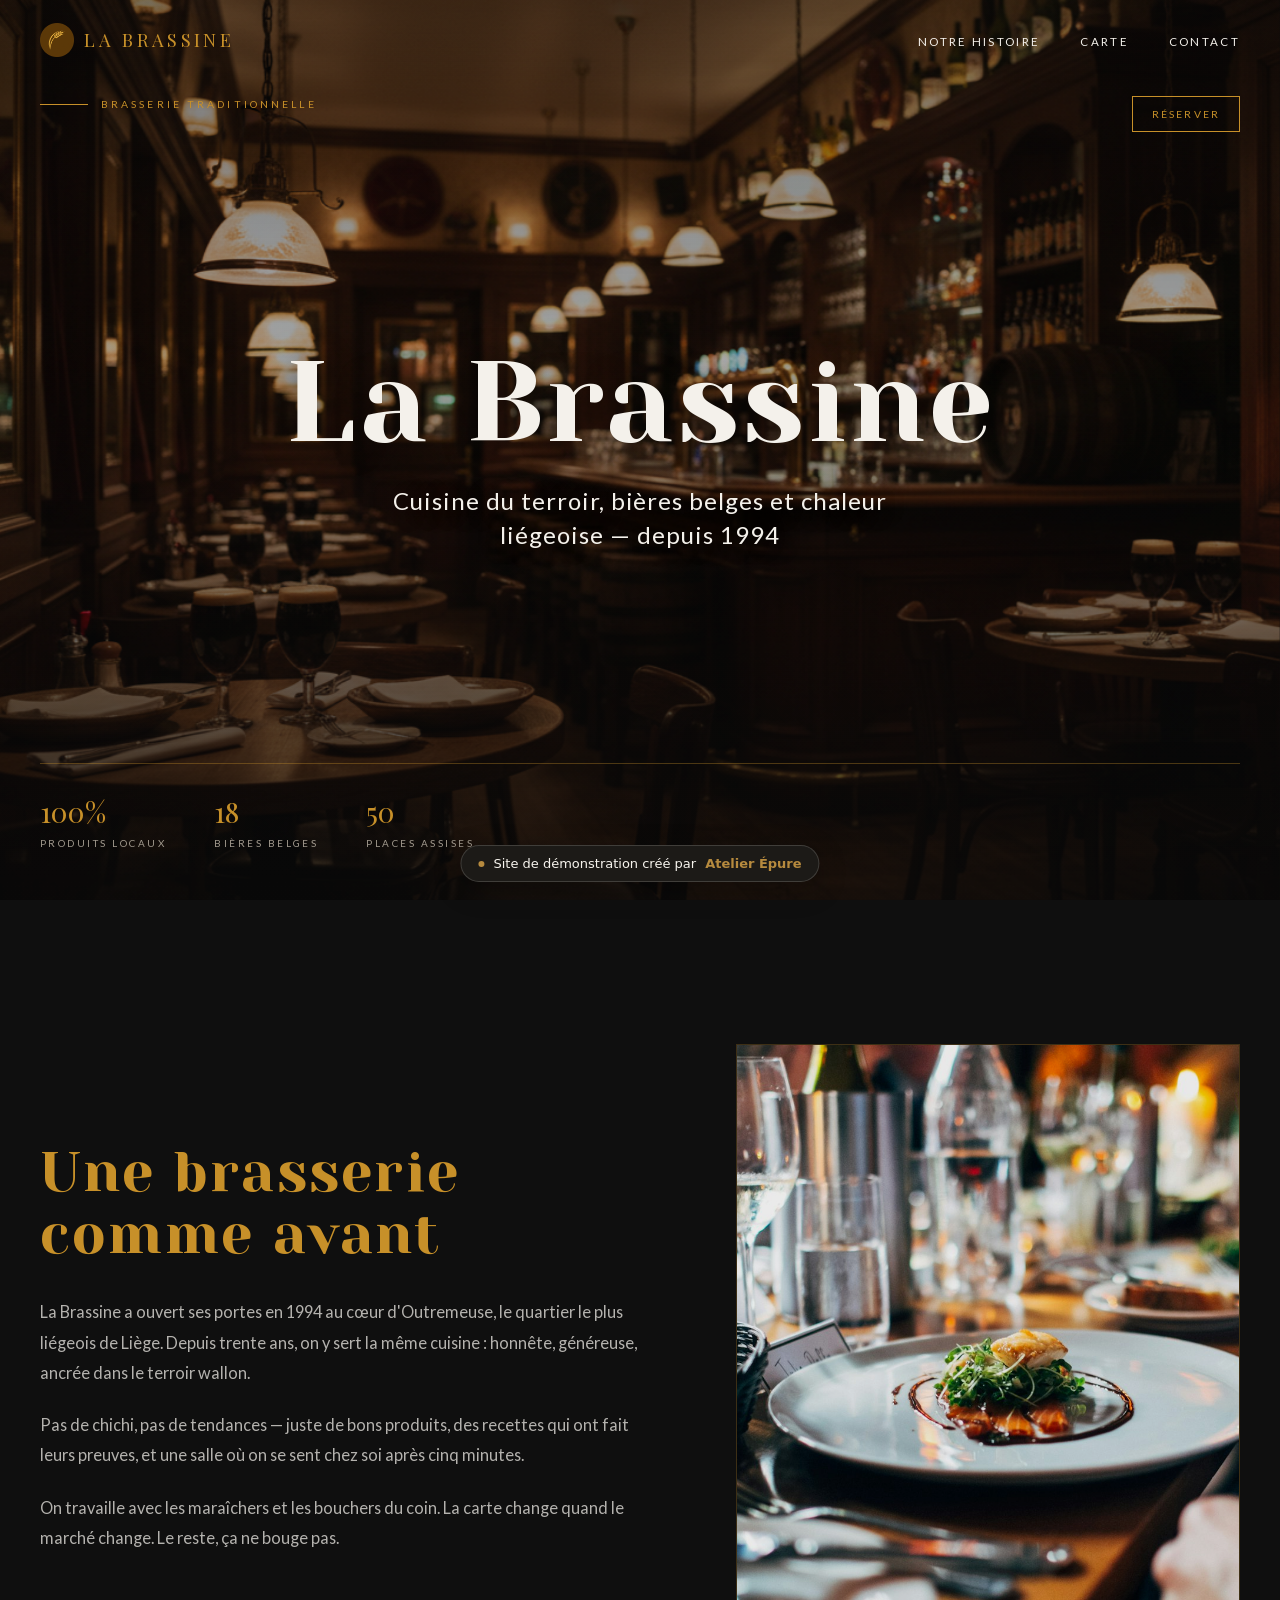
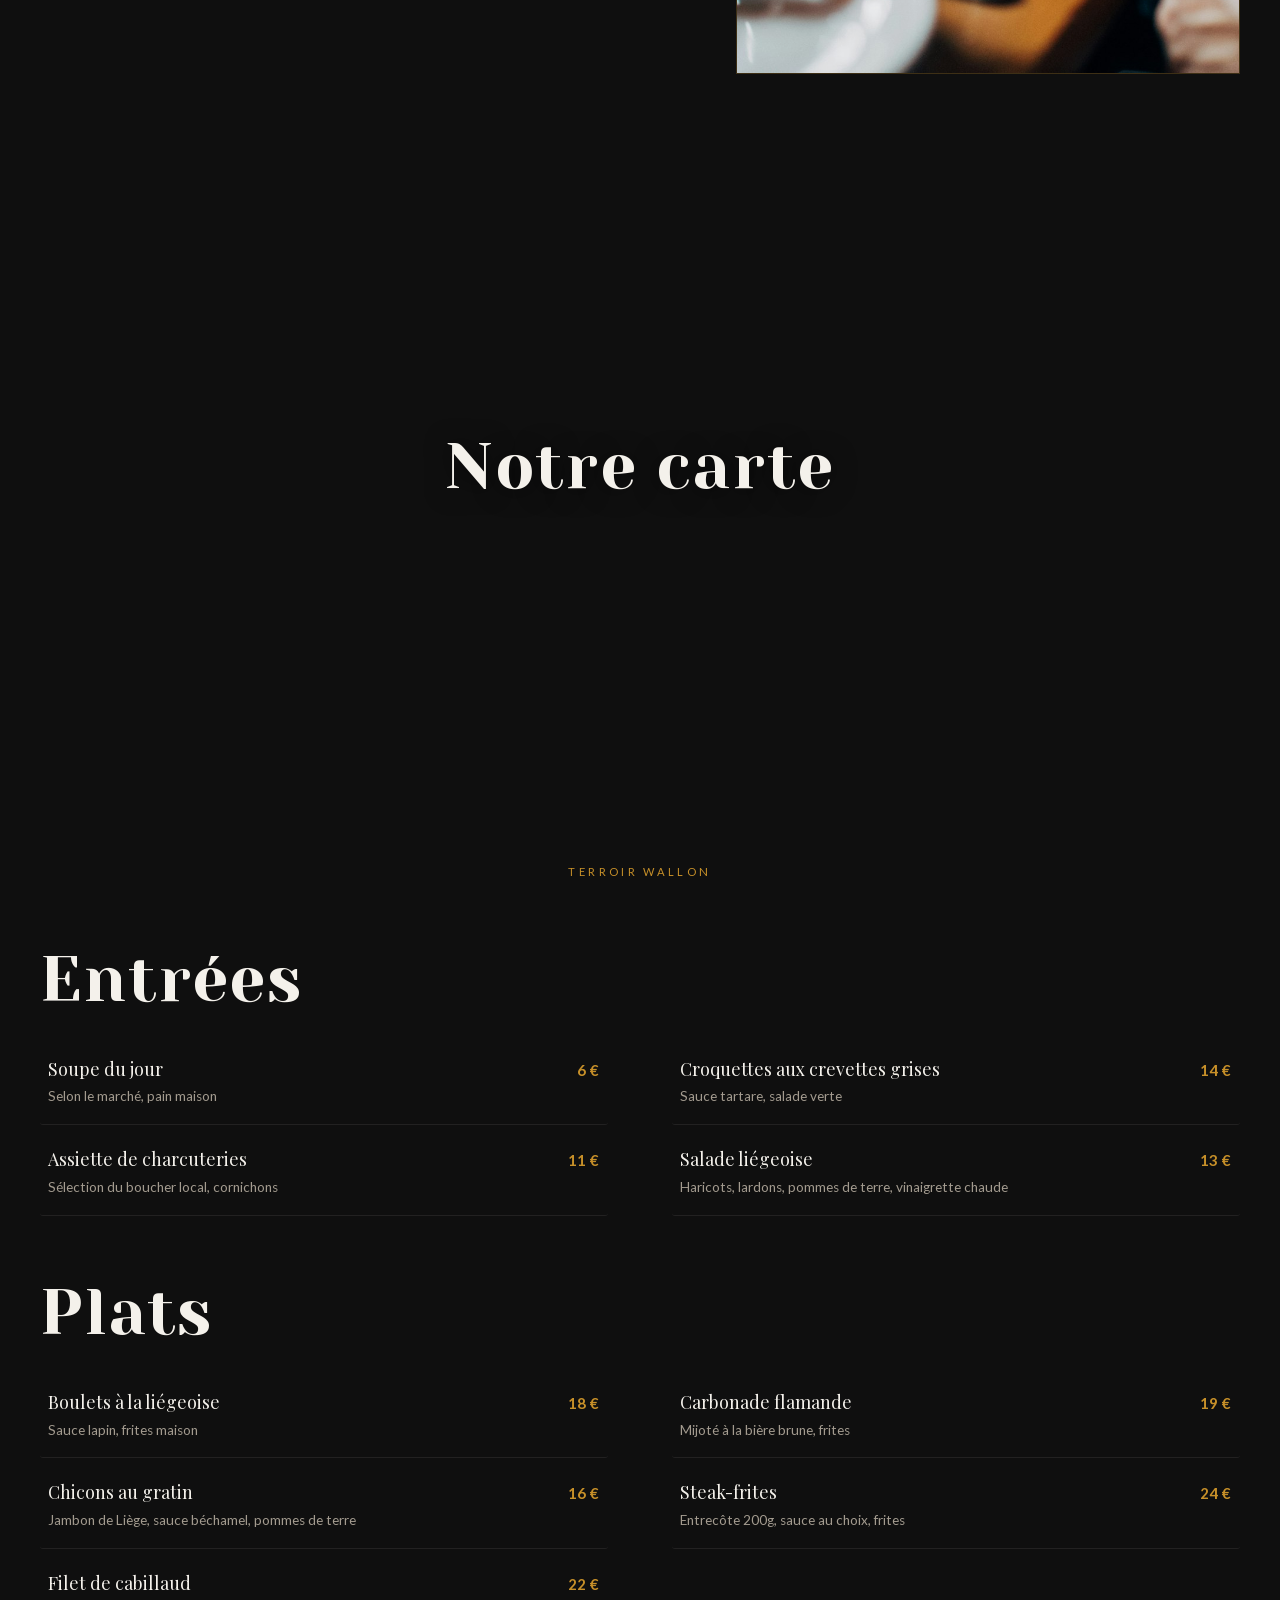
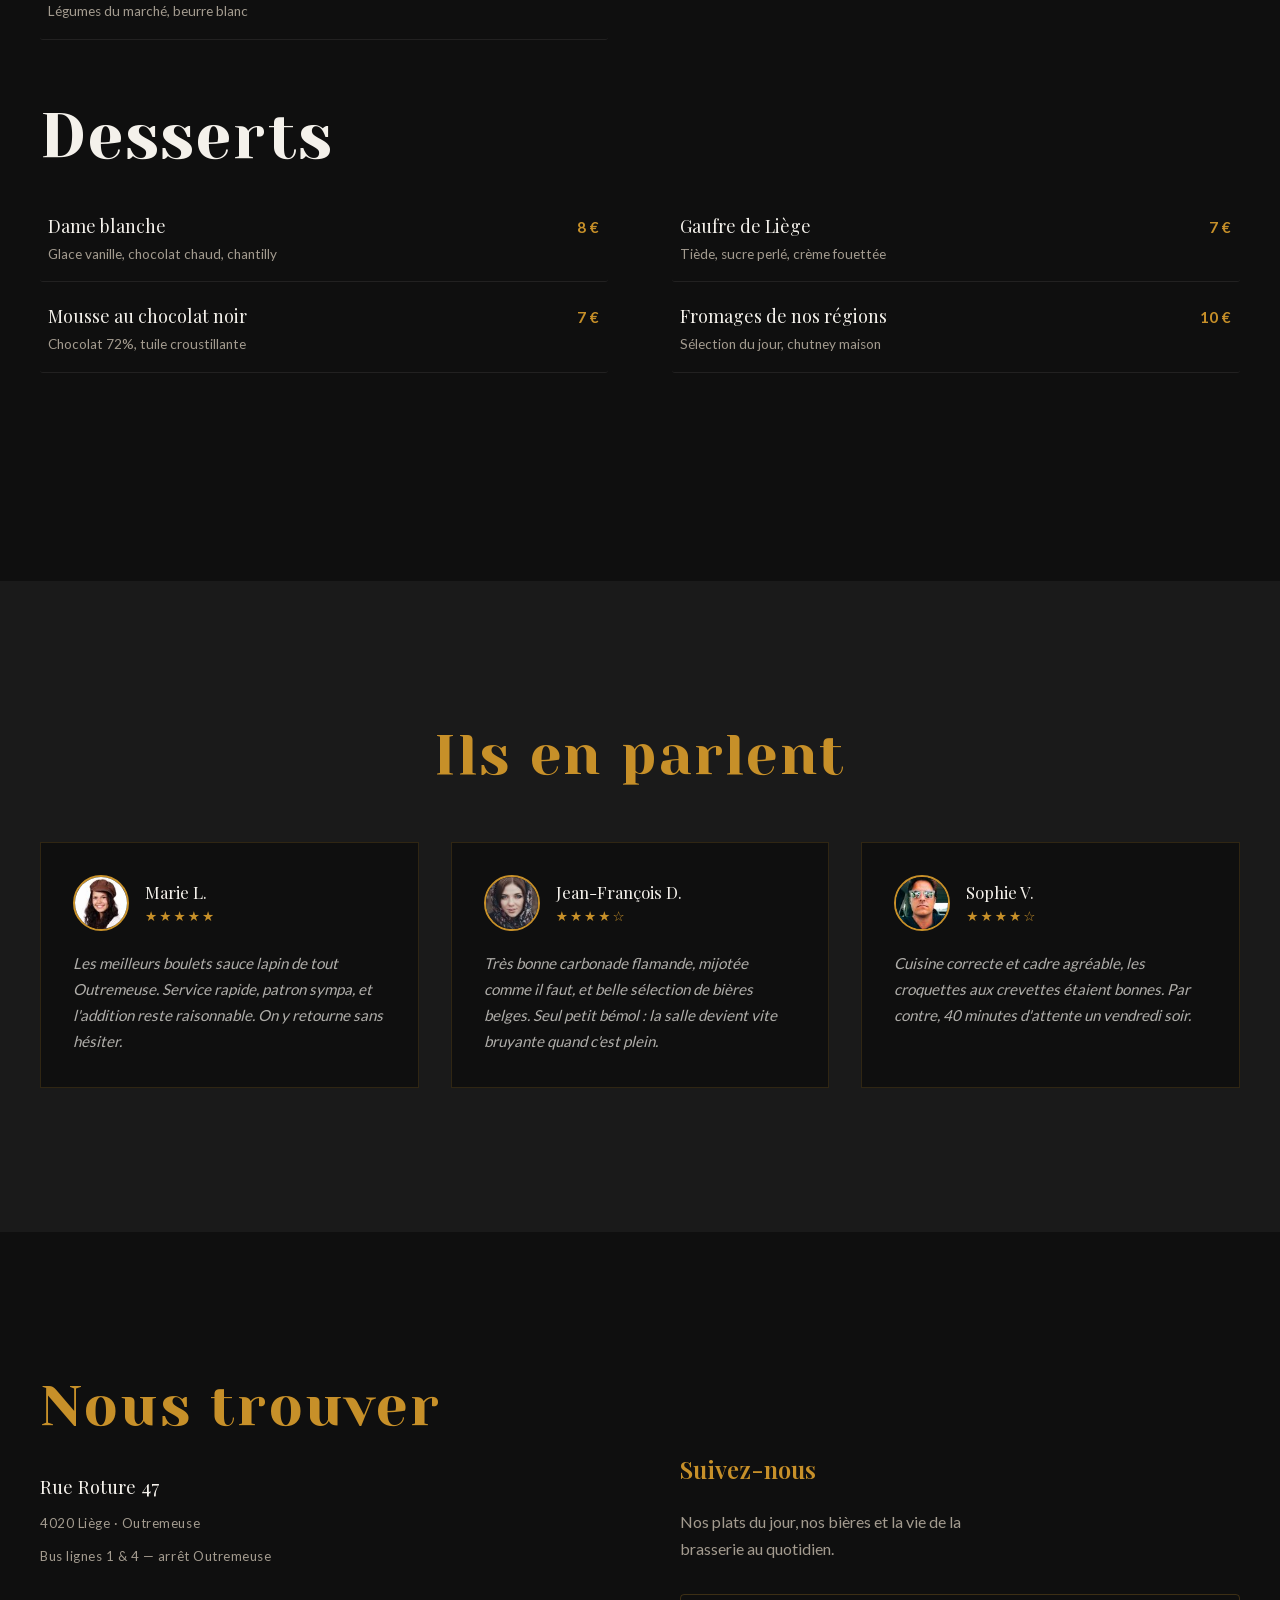
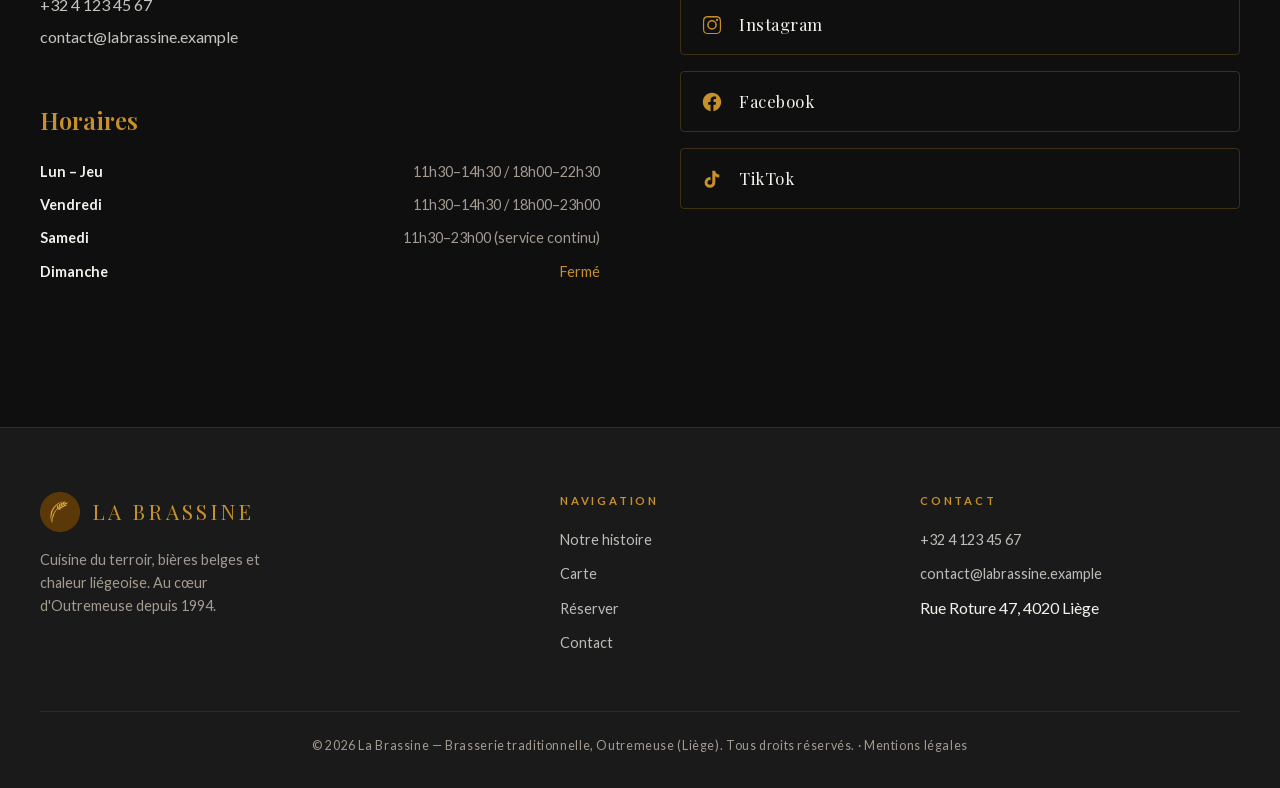
==== commit 1c282cd8: "Email de démo sur domaine réservé (.example) — labrassine.be appartient à un tiers Co-Authored-By: C" ====
--- a/index.html
+++ b/index.html
@@ -201,7 +201,7 @@
               <div class="addr-sub" style="margin-top:.4rem">Bus lignes 1 &amp; 4 — arrêt Outremeuse</div>
               <p style="margin-top:1.25rem">
                 <a href="tel:+3241234567">+32 4 123 45 67</a><br>
-                <a href="mailto:contact@labrassine.be">contact@labrassine.be</a>
+                <a href="mailto:contact@labrassine.example">contact@labrassine.example</a>
               </p>
             </address>
           </div>
@@ -267,7 +267,7 @@
           <h4>Contact</h4>
           <ul>
             <li><a href="tel:+3241234567">+32 4 123 45 67</a></li>
-            <li><a href="mailto:contact@labrassine.be">contact@labrassine.be</a></li>
+            <li><a href="mailto:contact@labrassine.example">contact@labrassine.example</a></li>
             <li>Rue Roture 47, 4020 Liège</li>
           </ul>
         </div>
